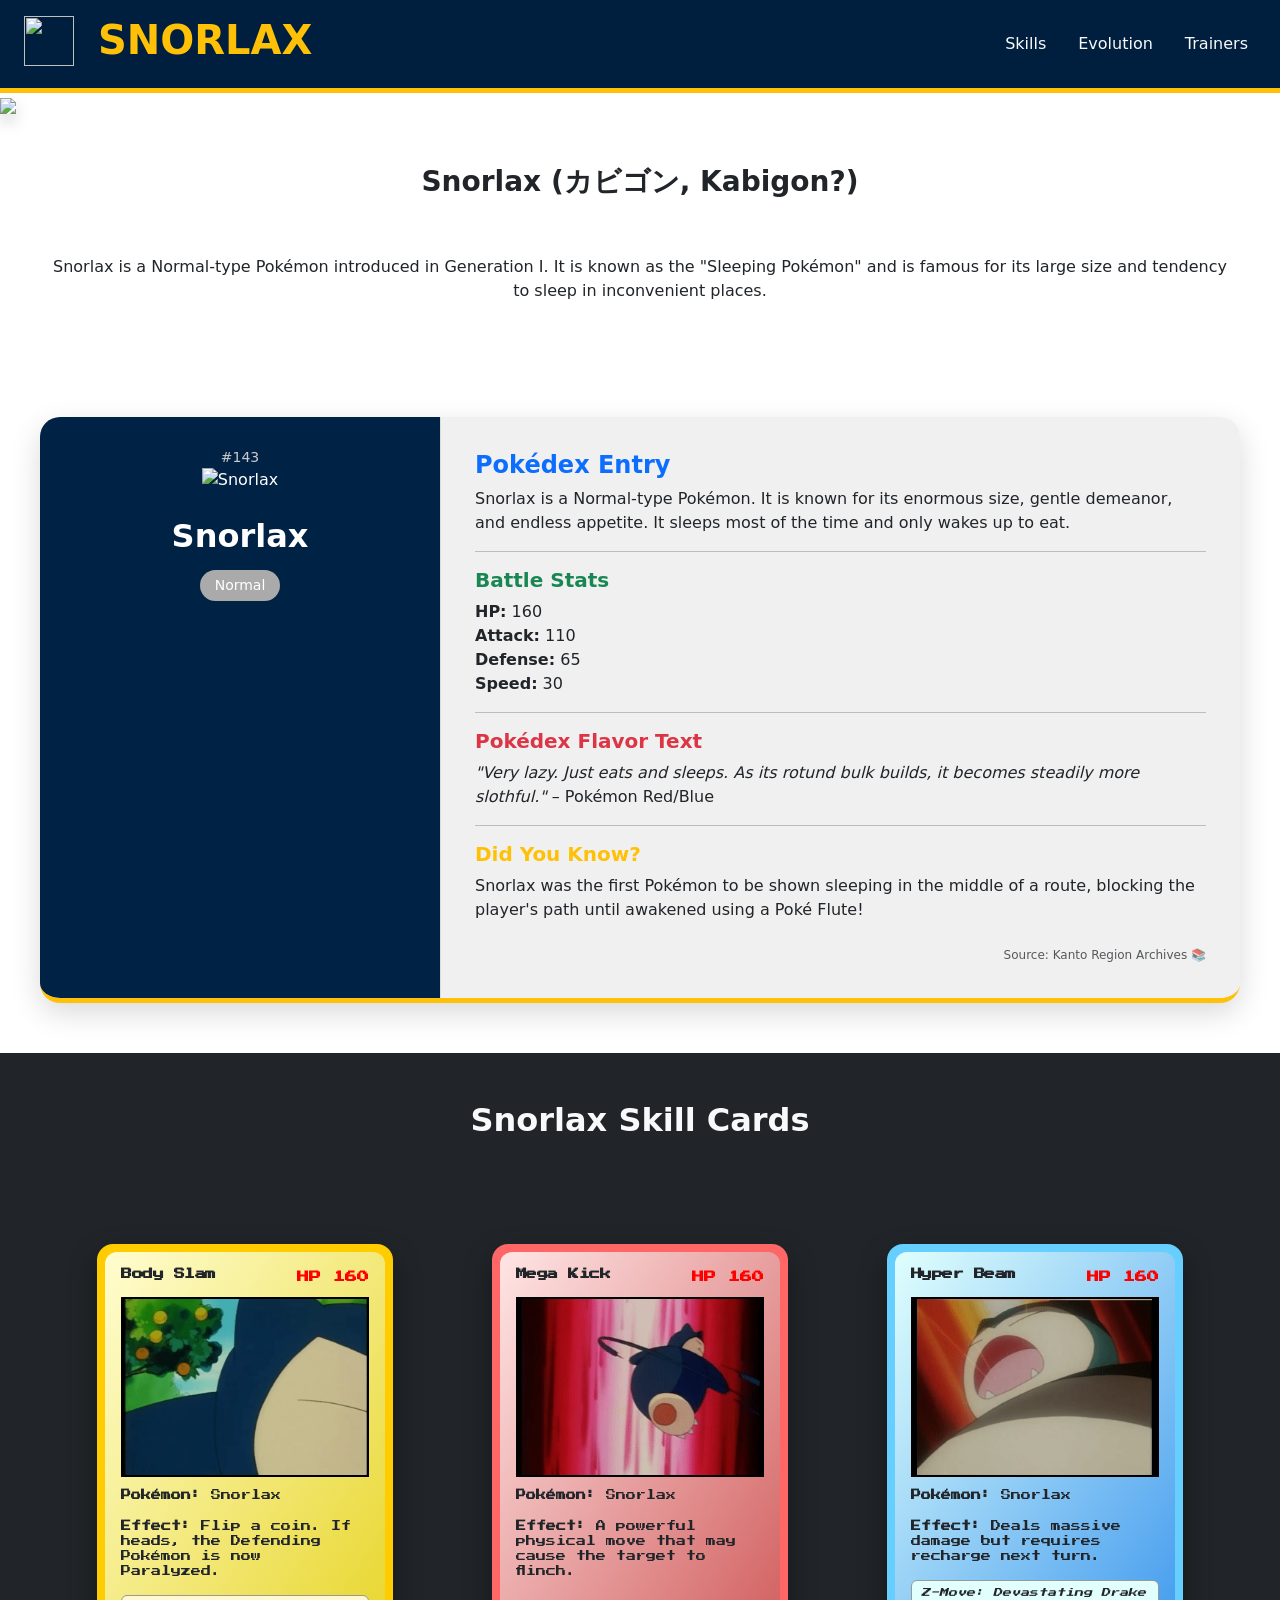
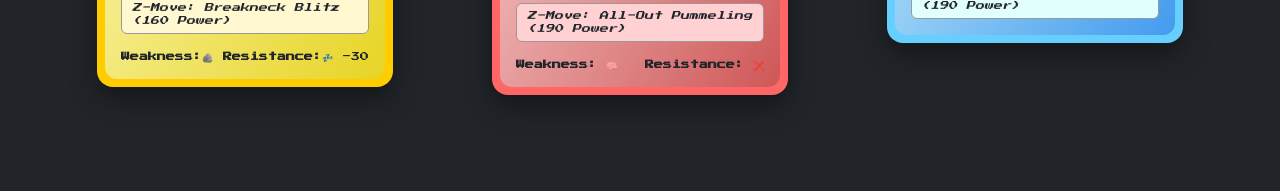
==== index.html @ fecd5ae3 "added changes" ====
<!DOCTYPE html>
<html lang="en">
<head>
    <meta charset="UTF-8">
    <meta name="viewport" content="width=device-width, initial-scale=1.0">
    <title>IPT-ACTIVITY</title>
    <link rel="stylesheet" href="./index.css">
    <link href="https://cdn.jsdelivr.net/npm/bootstrap@5.3.7/dist/css/bootstrap.min.css" rel="stylesheet" integrity="sha384-LN+7fdVzj6u52u30Kp6M/trliBMCMKTyK833zpbD+pXdCLuTusPj697FH4R/5mcr" crossorigin="anonymous">
    <link href="https://fonts.googleapis.com/css2?family=Press+Start+2P&display=swap" rel="stylesheet">


</head>
<body>
    <!-- Nav -->


    <div class="d-flex p-3 bg-navyblue text-light border-5 border-bottom border-warning sticky-top">

        <div class="ms-2 me-4">
            <img src="https://cdn-icons-png.flaticon.com/512/189/189001.png" alt="" style="width: 50px; height: 50px;">
        </div>

        <div class="fw-bold me-auto">
            <h1 class="text-warning fw-bold">SNORLAX</h1></div>

        <div class="d-flex">
            <div class="p-3">Skills</div>
            <div class="p-3">Evolution</div>
            <div class="p-3">Trainers</div>
        </div>
    </div>

    <!-- Intro -->
     <div class="d-flex justify-content-around">

            <!-- Snorlax Image -->
            <div>
                <img src="https://www.hindustantimes.com/ht-img/img/2024/01/25/1600x900/Snorlax_1706207121325_1706207139057.jpg" class="img-fluid shadow">

                <h3 class="text-center text-dark fw-bold mt-5">Snorlax (カビゴン, Kabigon?)</h3>
                <p class="p-5 text-center text-dark">Snorlax is a Normal-type Pokémon introduced in Generation I. It is known as the "Sleeping Pokémon" and is famous for its large size and tendency to sleep in inconvenient places.</p>
                
            </div>
    </div>
    <!-- Intro -->
    <div class="container-fluid px-0 pokedex-card border-5 border-bottom border-warning">
        <div class="row g-0">
        <!-- Left Panel -->
            <div class="col-md-4 col-12 left-panel">
                <div class="poke-number">#143</div>
                    <img src="https://assets.pokemon.com/assets/cms2/img/pokedex/full/143.png" alt="Snorlax">
                <div class="poke-name">Snorlax</div>
                 <span class="type-badge">Normal</span>
            </div>

        <!-- Right Panel -->
            <div class="col-md-8 p-4 right-panel">
               <!-- Overview Content -->
                <div class="tab-pane fade show active" id="overview" role="tabpanel">
                    <h4 class="fw-bold text-primary">Pokédex Entry</h4>
                    <p>Snorlax is a Normal-type Pokémon. It is known for its enormous size, gentle demeanor, and endless appetite. It sleeps most of the time and only wakes up to eat.</p>

                    <hr>

                    <h5 class="fw-bold text-success">Battle Stats</h5>
                        <ul class="list-unstyled">
                            <li><strong>HP:</strong> 160</li>
                            <li><strong>Attack:</strong> 110</li>
                            <li><strong>Defense:</strong> 65</li>
                            <li><strong>Speed:</strong> 30</li>
                        </ul>

                     <hr>

                    <h5 class="fw-bold text-danger">Pokédex Flavor Text</h5>
                    <p><em>"Very lazy. Just eats and sleeps. As its rotund bulk builds, it becomes steadily more slothful."</em> – Pokémon Red/Blue</p>

                    <hr>

                    <h5 class="fw-bold text-warning">Did You Know?</h5>
                    <p>Snorlax was the first Pokémon to be shown sleeping in the middle of a route, blocking the player's path until awakened using a Poké Flute!</p>

                    <div class="mt-4 text-end text-muted" style="font-size: 12px;">
                    Source: Kanto Region Archives 📚
                    </div>
                </div>
            </div>

        </div>
    </div>



    <div class="bg-dark">


        <h2 class="text-center pt-5 fw-bold text-light">Snorlax Skill Cards</h2>


         <div class="bg-dark d-md-flex p-5 justify-content-around">
                <div class="col-md-3 col-12 my-5 pokemon-card-border-body">
                    <!-- Body Slam -->
                    <div class="pokemon-card-content body-card">
                        <div class="card-header">
                            <h4 class="card-title">Body Slam</h4>
                            <span class="hp">HP 160</span>
                        </div>
                        <img src="./images/bodyslam.gif" alt="Body Slam" class="card-img">
                        <div class="card-body">
                            <p><strong>Pokémon:</strong> Snorlax</p>
                            <p><strong>Effect:</strong> Flip a coin. If heads, the Defending Pokémon is now Paralyzed.</p>
                            <div class="zmove-bs mt-2">
                                Z-Move: Breakneck Blitz (160 Power)
                            </div>
                            <div class="stats mt-3">
                                <span><strong>Weakness:</strong>🪨</span>
                                <span><strong>Resistance:</strong>💤 -30</span>
                            </div>
                            

                        </div>
                    </div>
                        
                </div>

                <div class="col-md-3 col-12 my-5 pokemon-card-border-mega">
                    <!-- Mega Kick -->
                    <div class="pokemon-card-content mega-card">
                        <div class="card-header">
                            <h4 class="card-title">Mega Kick</h4>
                            <span class="hp">HP 160</span>
                        </div>
                        <img src="./images/megakick.gif" alt="Mega Kick" class="card-img">
                        <div class="card-body"></div>
                        <p><strong>Pokémon:</strong> Snorlax</p>
                        <p><strong>Effect:</strong> A powerful physical move that may cause the target to flinch.</p>
                        <div class="zmove-mk mt-2">
                            Z-Move: All-Out Pummeling (190 Power)
                        </div>
                        <div class="stats mt-3">
                            <span><strong>Weakness:</strong> 🧠</span>
                            <span><strong>Resistance:</strong> ❌</span>

                        </div>
                    </div>
                        
                </div>

                <div class="col-md-3 col-12 my-5 pokemon-card-border-hyper">
                    <!-- Hyper Beam -->
                    <div class="pokemon-card-content hyper-card">
                        <div class="card-header">
                            <h4 class="card-title">Hyper Beam</h4>
                            <span class="hp">HP 160</span>
                        </div>
                        <img src="./images/hyperbeam.gif" alt="Hyper Beam" class="card-img">
                        <div class="card-body">
                            <p><strong>Pokémon:</strong> Snorlax</p>
                            <p><strong>Effect:</strong> Deals massive damage but requires recharge next turn.</p>
                            <div class="zmove-hb mt-2">
                                Z-Move: Devastating Drake (190 Power)
                            </div>
                        </div>
                    </div>
                        
                </div>

        </div>

    </div>










    <script src="https://cdn.jsdelivr.net/npm/bootstrap@5.3.7/dist/js/bootstrap.bundle.min.js" integrity="sha384-ndDqU0Gzau9qJ1lfW4pNLlhNTkCfHzAVBReH9diLvGRem5+R9g2FzA8ZGN954O5Q" crossorigin="anonymous"></script>
</body>

</html>
---- index.css ----
.bg-navyblue {
  background-color: #001f3f !important;
}


.pokedex-card {
  max-width: 1200px;
  margin: 50px auto;
  background: #fff;
  border-radius: 20px;
  box-shadow: 0 10px 30px rgba(0, 0, 0, 0.15);
  overflow: hidden;
}

.left-panel {
  background: #002244;
  color: white;
  padding: 30px;
  text-align: center;
}

.left-panel img {
  width: 200px;
  margin-bottom: 20px;
}

.poke-number {
  font-size: 14px;
  color: #ccc;
}
.poke-name {
  font-size: 32px;
  font-weight: bold;
  margin-bottom: 10px;
}

.type-badge {
  background-color: #aaa;
  border-radius: 20px;
  padding: 5px 15px;
  font-size: 14px;
  display: inline-block;
}
.tab-pane {
  padding: 10px;
}

.right-panel {
  padding: 30px;
  background: #f0f0f0;
  border-left: 1px solid #ddd;
  position: relative;
}


/* Skills Section */
.pokemon-card-content {
  border-radius: 12px;
  padding: 1rem;
  display: flex;
  flex-direction: column;
  height: 100%;
  justify-content: space-between;
  font-family: 'Press Start 2P', sans-serif;
  font-size: 10px;
  line-height: 1.5;
}

.card-header {
  display: flex;
  justify-content: space-between;
  border-bottom: 2px solid #222;
  font-size: 12px;
  font-weight: bold;
  padding-bottom: 0.3rem;
}

.hp {
  color: red;
  font-weight: bold;
}

.card-img {
  width: 100%;
  height: 180px;
  object-fit: cover;
  border: 2px solid #000;
  border-radius: 8px;
  margin: 0.7rem 0;
}

.attack {
  font-size: 10px;
  margin-bottom: 0.5rem;
}

.energy {
  float: right;
  font-size: 12px;
}

.zmove-bs {
  font-size: 9px;
  font-style: italic;
  background: #fff8d1;
  padding: 0.3rem 0.6rem;
  border: 1px solid #999;
  border-radius: 6px;
}

.zmove-mk {
  font-size: 9px;
  font-style: italic;
  background: #ffd1d3;
  padding: 0.3rem 0.6rem;
  border: 1px solid #999;
  border-radius: 6px;
}

.zmove-mk {
  font-size: 9px;
  font-style: italic;
  background: #ffd1d3;
  padding: 0.3rem 0.6rem;
  border: 1px solid #999;
  border-radius: 6px;
}

.zmove-hb {
  font-size: 9px;
  font-style: italic;
  background: #e0fffd;
  padding: 0.3rem 0.6rem;
  border: 1px solid #999;
  border-radius: 6px;
}

.stats {
  display: flex;
  justify-content: space-between;
  font-size: 9px;
  margin-top: 0.5rem;
}

.card-footer {
  display: flex;
  justify-content: space-between;
  flex-wrap: wrap;
  border-top: 2px solid #222;
  margin-top: 1rem;
  padding-top: 0.5rem;
  font-size: 8px;
  position: relative;
}

.card-number {
  position: absolute;
  right: 0.75rem;
  bottom: 0.3rem;
  font-size: 7px;
  color: #555;
}

.body-card {
  background: linear-gradient(to bottom right, #fffdd0, #e7d425);
}

.mega-card {
  background: linear-gradient(to bottom right, #ffe5e5, #cf5757);
}

.hyper-card {
  background: linear-gradient(to bottom right, #e0fffd, #439bee);
}


.card-title {
  font-size: 11px;
  font-weight: bold;
  margin-bottom: 0;
  letter-spacing: -0.5px;
}


.pokemon-card-border-body {
  background: #ffcc00;
  padding: 8px;
  border-radius: 16px;
  box-shadow: 0 12px 28px rgba(0, 0, 0, 0.4);
  height: 100%;
  transition: transform 0.3s ease, box-shadow 0.3s ease, border 0.3s ease;
}

.pokemon-card-border-mega {
  background: #ff6666;
  padding: 8px;
  border-radius: 16px;
  box-shadow: 0 12px 28px rgba(0, 0, 0, 0.4);
  height: 100%;
  transition: transform 0.3s ease, box-shadow 0.3s ease, border 0.3s ease;
}

.pokemon-card-border-hyper {
  background: #66cfff;
  padding: 8px;
  border-radius: 16px;
  box-shadow: 0 12px 28px rgba(0, 0, 0, 0.4);
  height: 100%;
  transition: transform 0.3s ease, box-shadow 0.3s ease, border 0.3s ease;
}

.pokemon-card-border-body:hover {
  transform: scale(1.03);
  box-shadow: 0 0 20px gold, 0 0 10px #ffcc00;
  border: 3px solid gold;
  cursor: pointer;
  z-index: 10;
}

.pokemon-card-border-mega:hover {
  transform: scale(1.03);
  box-shadow: 0 0 20px rgb(255, 0, 0), 0 0 10px #ff6666;
  border: 3px solid rgb(255, 0, 0);
  cursor: pointer;
  z-index: 10;
}

.pokemon-card-border-hyper:hover {
  transform: scale(1.03);
  box-shadow: 0 0 20px rgb(111, 0, 255), 0 0 10px #66cfff;
  border: 3px solid rgb(111, 0, 255);
  cursor: pointer;
  z-index: 10;
}


.pokemon-card-wrapper {
  padding: 15px;
}
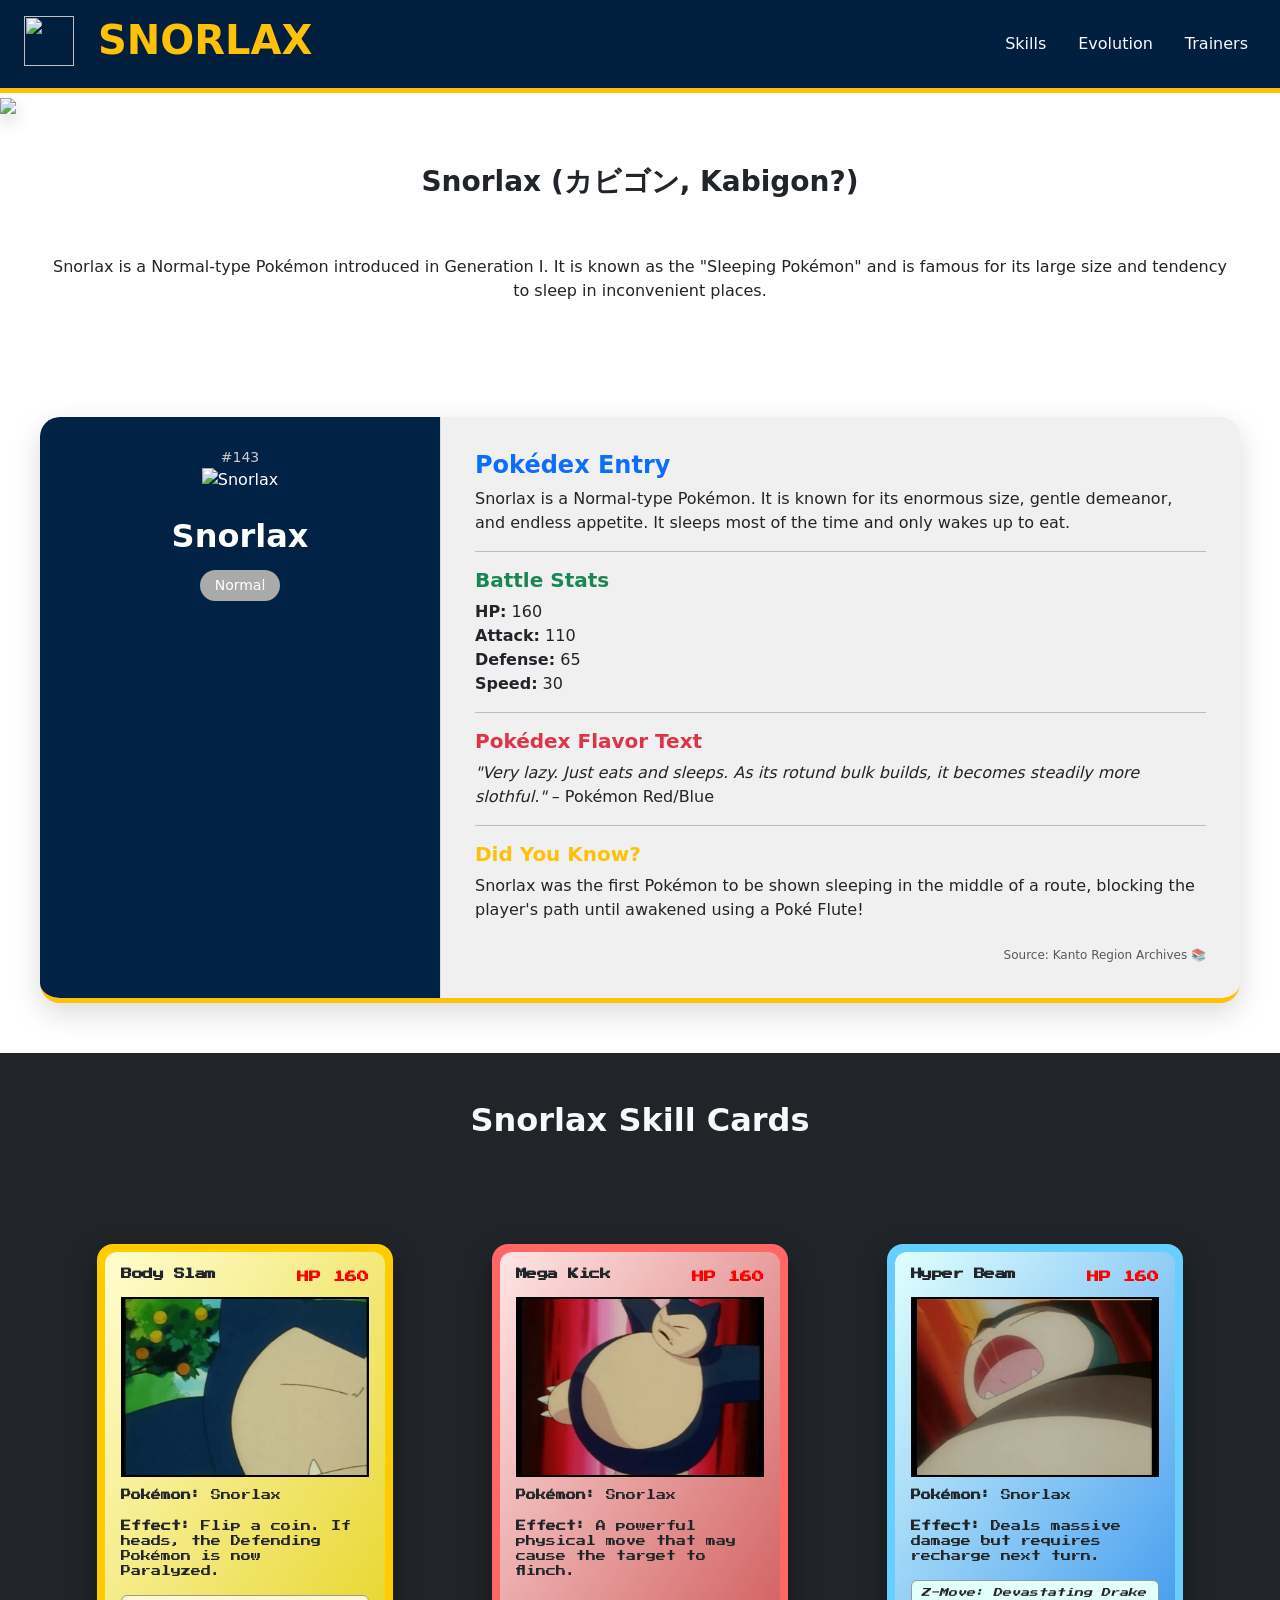
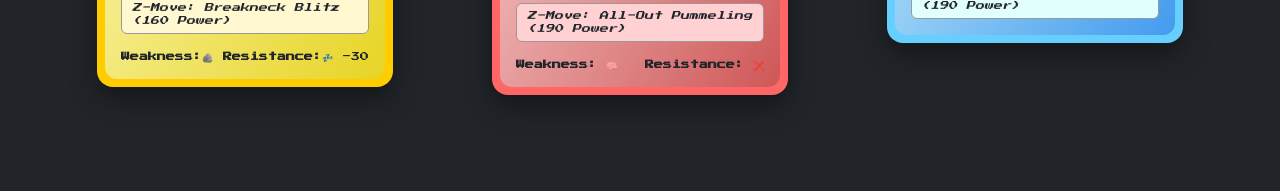
==== commit 41deccf4: "added changes" ====
--- a/index.html
+++ b/index.html
@@ -42,7 +42,7 @@
                 
             </div>
     </div>
-    <!-- Intro -->
+    <!-- Pokedex -->
     <div class="container-fluid px-0 pokedex-card border-5 border-bottom border-warning">
         <div class="row g-0">
         <!-- Left Panel -->
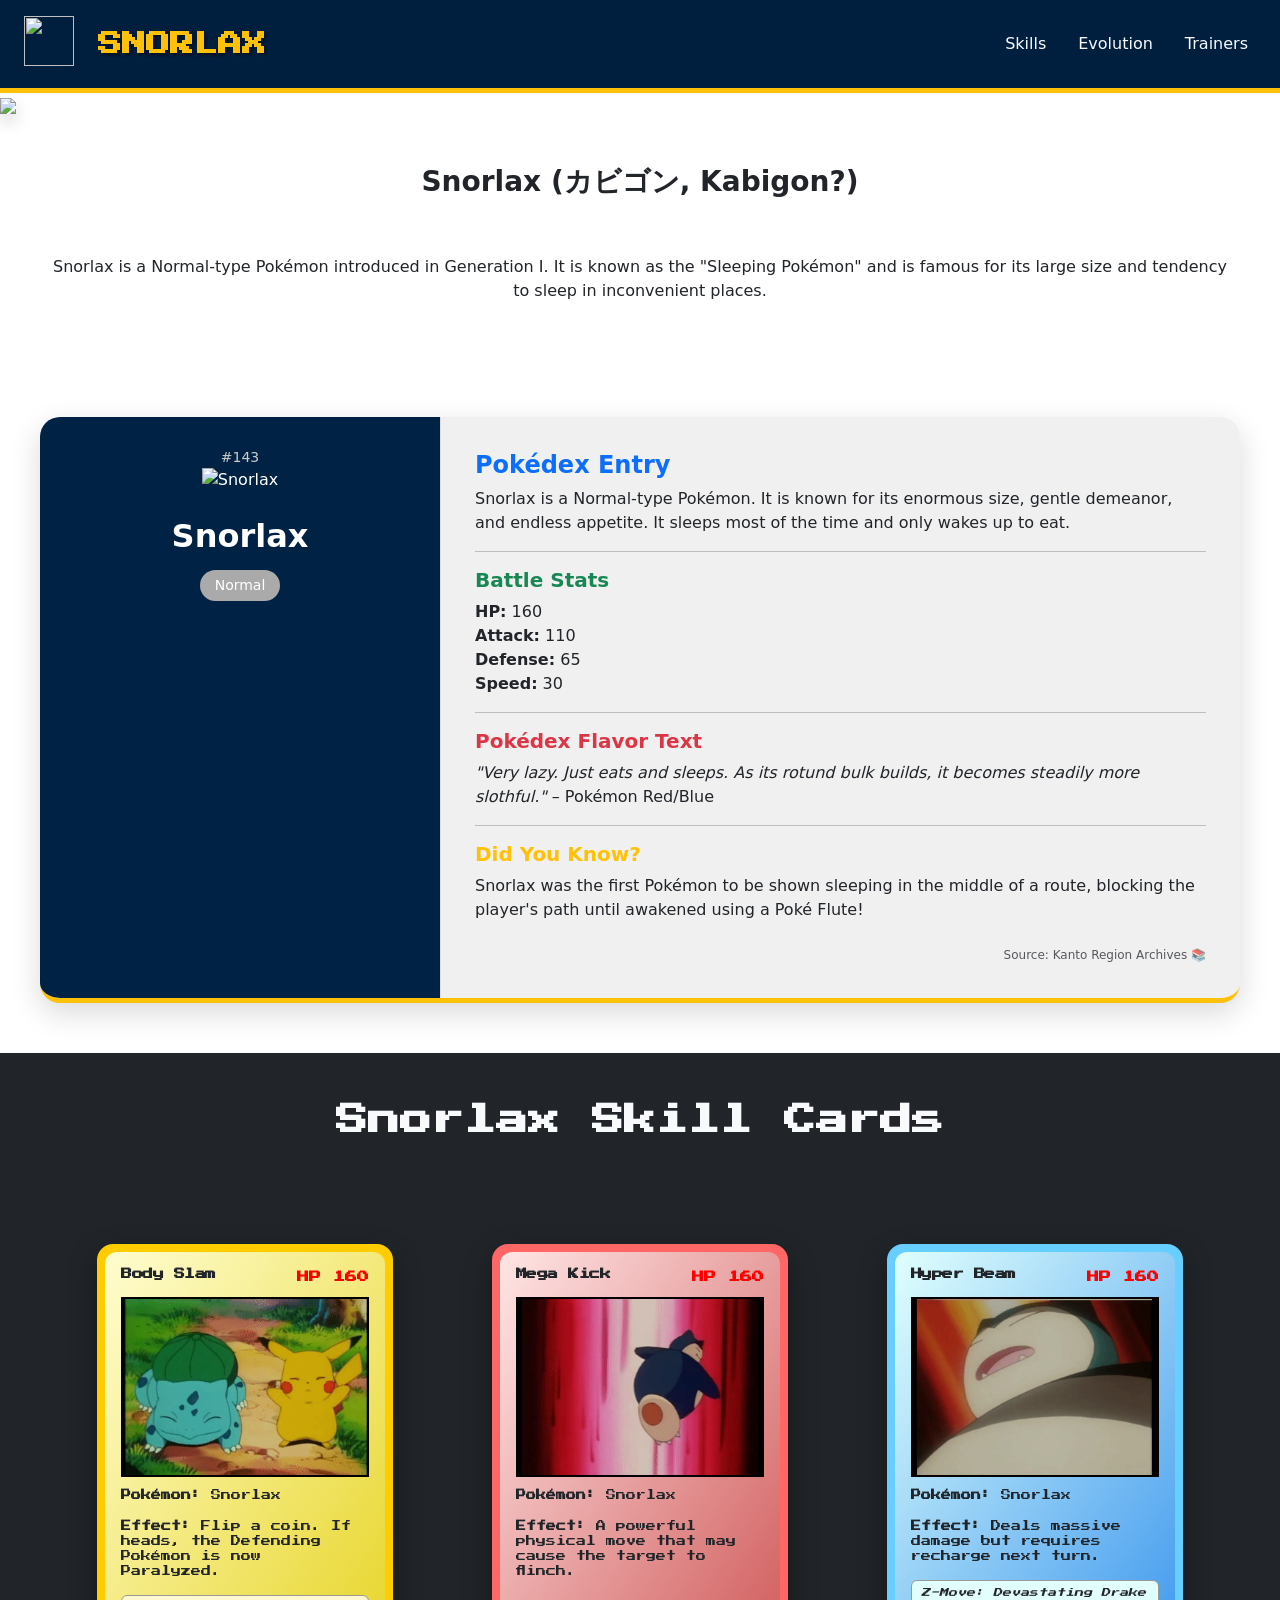
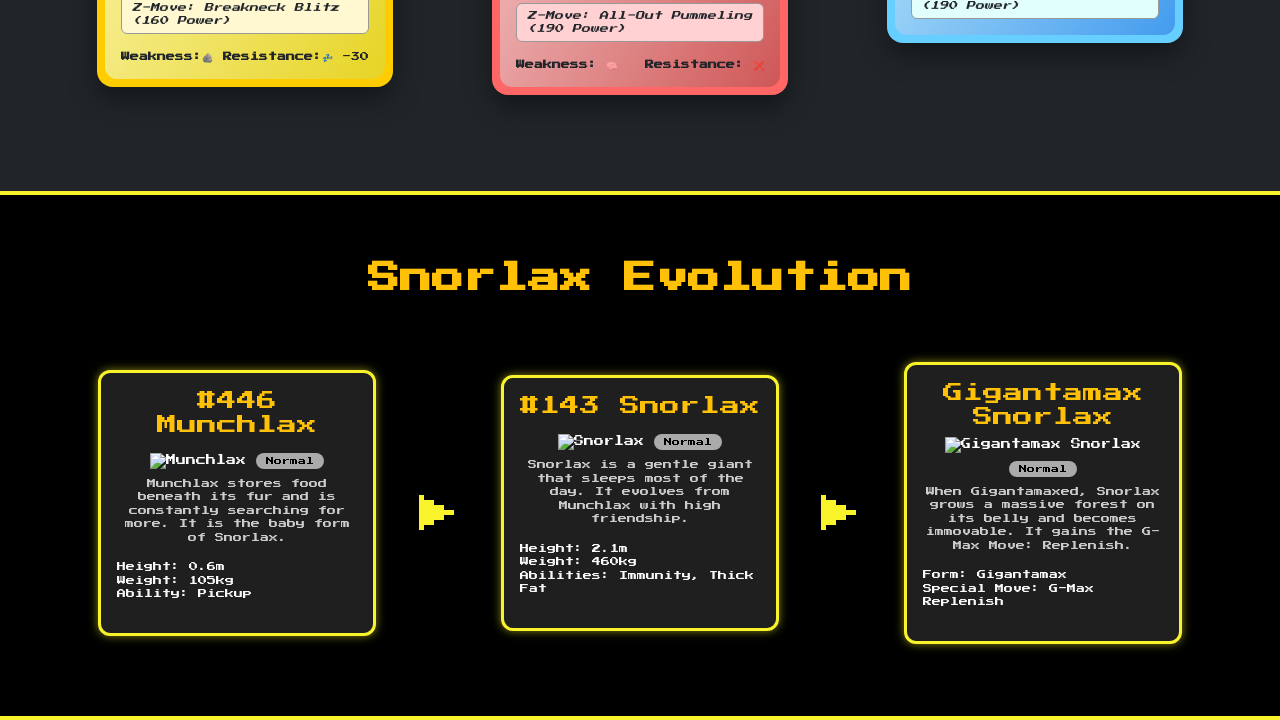
==== commit b6b8b749: "added changes" ====
--- a/index.html
+++ b/index.html
@@ -20,8 +20,8 @@
             <img src="https://cdn-icons-png.flaticon.com/512/189/189001.png" alt="" style="width: 50px; height: 50px;">
         </div>
 
-        <div class="fw-bold me-auto">
-            <h1 class="text-warning fw-bold">SNORLAX</h1></div>
+        <div class="d-flex align-items-center fw-bold me-auto">
+            <h1 class="text-warning fw-bold title-font m-0">SNORLAX</h1></div>
 
         <div class="d-flex">
             <div class="p-3">Skills</div>
@@ -94,7 +94,7 @@
     <div class="bg-dark">
 
 
-        <h2 class="text-center pt-5 fw-bold text-light">Snorlax Skill Cards</h2>
+        <h2 class="text-center pt-5 fw-bold text-light skill-title">Snorlax Skill Cards</h2>
 
 
          <div class="bg-dark d-md-flex p-5 justify-content-around">
@@ -169,6 +169,79 @@
 
     </div>
 
+    <!-- Evolution Section -->
+<!-- Evolution Section Start -->
+<div class="container-fluid p-3 p-lg-5 bg-black text-light evolution-section">
+  <h2 class="text-center text-warning fw-bold mb-5 p-3">Snorlax Evolution</h2>
+  
+  <div class="row justify-content-center align-items-center text-center gameboy-frame">
+
+    <!-- Munchlax -->
+    <div class="col-md-3 col-10 mb-4">
+      <div class="evo-card p-3">
+        <h5 class="text-warning">#446 Munchlax</h5>
+        <img src="https://assets.pokemon.com/assets/cms2/img/pokedex/full/446.png" alt="Munchlax" class="img-fluid">
+        <span class="type-badge-normal mt-2">Normal</span>
+        <p class="poke-description mt-2">
+          Munchlax stores food beneath its fur and is constantly searching for more. It is the baby form of Snorlax.
+        </p>
+        <ul class="stats-list text-start mt-3">
+          <li>Height: 0.6m</li>
+          <li>Weight: 105kg</li>
+          <li>Ability: Pickup</li>
+        </ul>
+      </div>
+    </div>
+
+    <!-- Arrow -->
+    <div class="col-md-1 d-none d-md-flex align-items-center justify-content-center">
+      <span class="evo-arrow">▶</span>
+    </div>
+
+    <!-- Snorlax -->
+    <div class="col-md-3 col-10 mb-4">
+      <div class="evo-card p-3">
+        <h5 class="text-warning">#143 Snorlax</h5>
+        <img src="https://assets.pokemon.com/assets/cms2/img/pokedex/full/143.png" alt="Snorlax" class="img-fluid">
+        <span class="type-badge-normal mt-2">Normal</span>
+        <p class="poke-description mt-2">
+          Snorlax is a gentle giant that sleeps most of the day. It evolves from Munchlax with high friendship.
+        </p>
+        <ul class="stats-list text-start mt-3">
+          <li>Height: 2.1m</li>
+          <li>Weight: 460kg</li>
+          <li>Abilities: Immunity, Thick Fat</li>
+        </ul>
+      </div>
+    </div>
+
+    <!-- Arrow -->
+    <div class="col-md-1 d-none d-md-flex align-items-center justify-content-center">
+      <span class="evo-arrow">▶</span>
+    </div>
+
+    <!-- Gigantamax Snorlax -->
+    <div class="col-md-3 col-10 mb-4">
+      <div class="evo-card p-3">
+        <h5 class="text-warning">Gigantamax Snorlax</h5>
+        <img src="https://assets.pokemon.com/assets/cms2/img/pokedex/full/143_f2.png" alt="Gigantamax Snorlax" class="img-fluid">
+        <span class="type-badge-normal mt-2">Normal</span>
+        <p class="poke-description mt-2">
+          When Gigantamaxed, Snorlax grows a massive forest on its belly and becomes immovable. It gains the G-Max Move: Replenish.
+        </p>
+        <ul class="stats-list text-start mt-3">
+          <li>Form: Gigantamax</li>
+          <li>Special Move: G-Max Replenish</li>
+        </ul>
+      </div>
+    </div>
+
+  </div>
+</div>
+
+
+
+
 
 
 
--- a/index.css
+++ b/index.css
@@ -2,6 +2,13 @@
   background-color: #001f3f !important;
 }
 
+
+.title-font{
+  font-family: 'Press Start 2P', cursive;
+  font-size: 24px;
+  color: #ffcc00;
+  text-shadow: 2px 2px 4px rgba(0, 0, 0, 0.5);
+}
 
 .pokedex-card {
   max-width: 1200px;
@@ -54,6 +61,12 @@
 
 
 /* Skills Section */
+
+.skill-title {
+  font-family: 'Press Start 2P', cursive; /* Still needs Google Fonts link in <head> */
+  font-size: 2rem;
+}
+
 .pokemon-card-content {
   border-radius: 12px;
   padding: 1rem;
@@ -238,5 +251,73 @@
   padding: 15px;
 }
 
-
-
+/* evolution */
+
+.evolution-section {
+  font-family: 'Press Start 2P', cursive;
+  background-color: #0f0f0f;
+  border-top: 4px solid #f8f32b;
+  border-bottom: 4px solid #f8f32b;
+}
+
+.evo-card {
+  background-color: #1f1f1f;
+  border: 3px solid #f8f32b;
+  border-radius: 12px;
+  box-shadow: 0 0 10px #f8f32b88;
+  color: #fff;
+  font-size: 10px;
+  height: 100%;
+}
+
+.evo-card {
+  background-color: #1f1f1f;
+  border: 3px solid #f8f32b;
+  border-radius: 12px;
+  box-shadow: 0 0 10px #f8f32b88;
+  color: #fff;
+  font-size: 10px;
+  height: 100%;
+  transition: transform 0.3s ease, box-shadow 0.3s ease, border 0.3s ease;
+}
+
+.evo-card:hover {
+  transform: scale(1.05);
+  box-shadow: 0 0 25px #f8f32b, 0 0 10px #f8f32b;
+  border: 3px solid #ffe600;
+  z-index: 10;
+  cursor: pointer;
+}
+
+
+.evo-arrow {
+  font-size: 40px;
+  color: #f8f32b;
+}
+
+.poke-description {
+  font-size: 9px;
+  line-height: 1.5;
+  color: #cccccc;
+}
+
+.stats-list {
+  list-style: none;
+  padding: 0;
+  font-size: 9px;
+  color: #f8f8f8;
+}
+
+.type-badge-normal {
+  background: #aaa;
+  color: #000;
+  padding: 2px 10px;
+  border-radius: 12px;
+  font-size: 8px;
+  display: inline-block;
+}
+
+
+
+
+
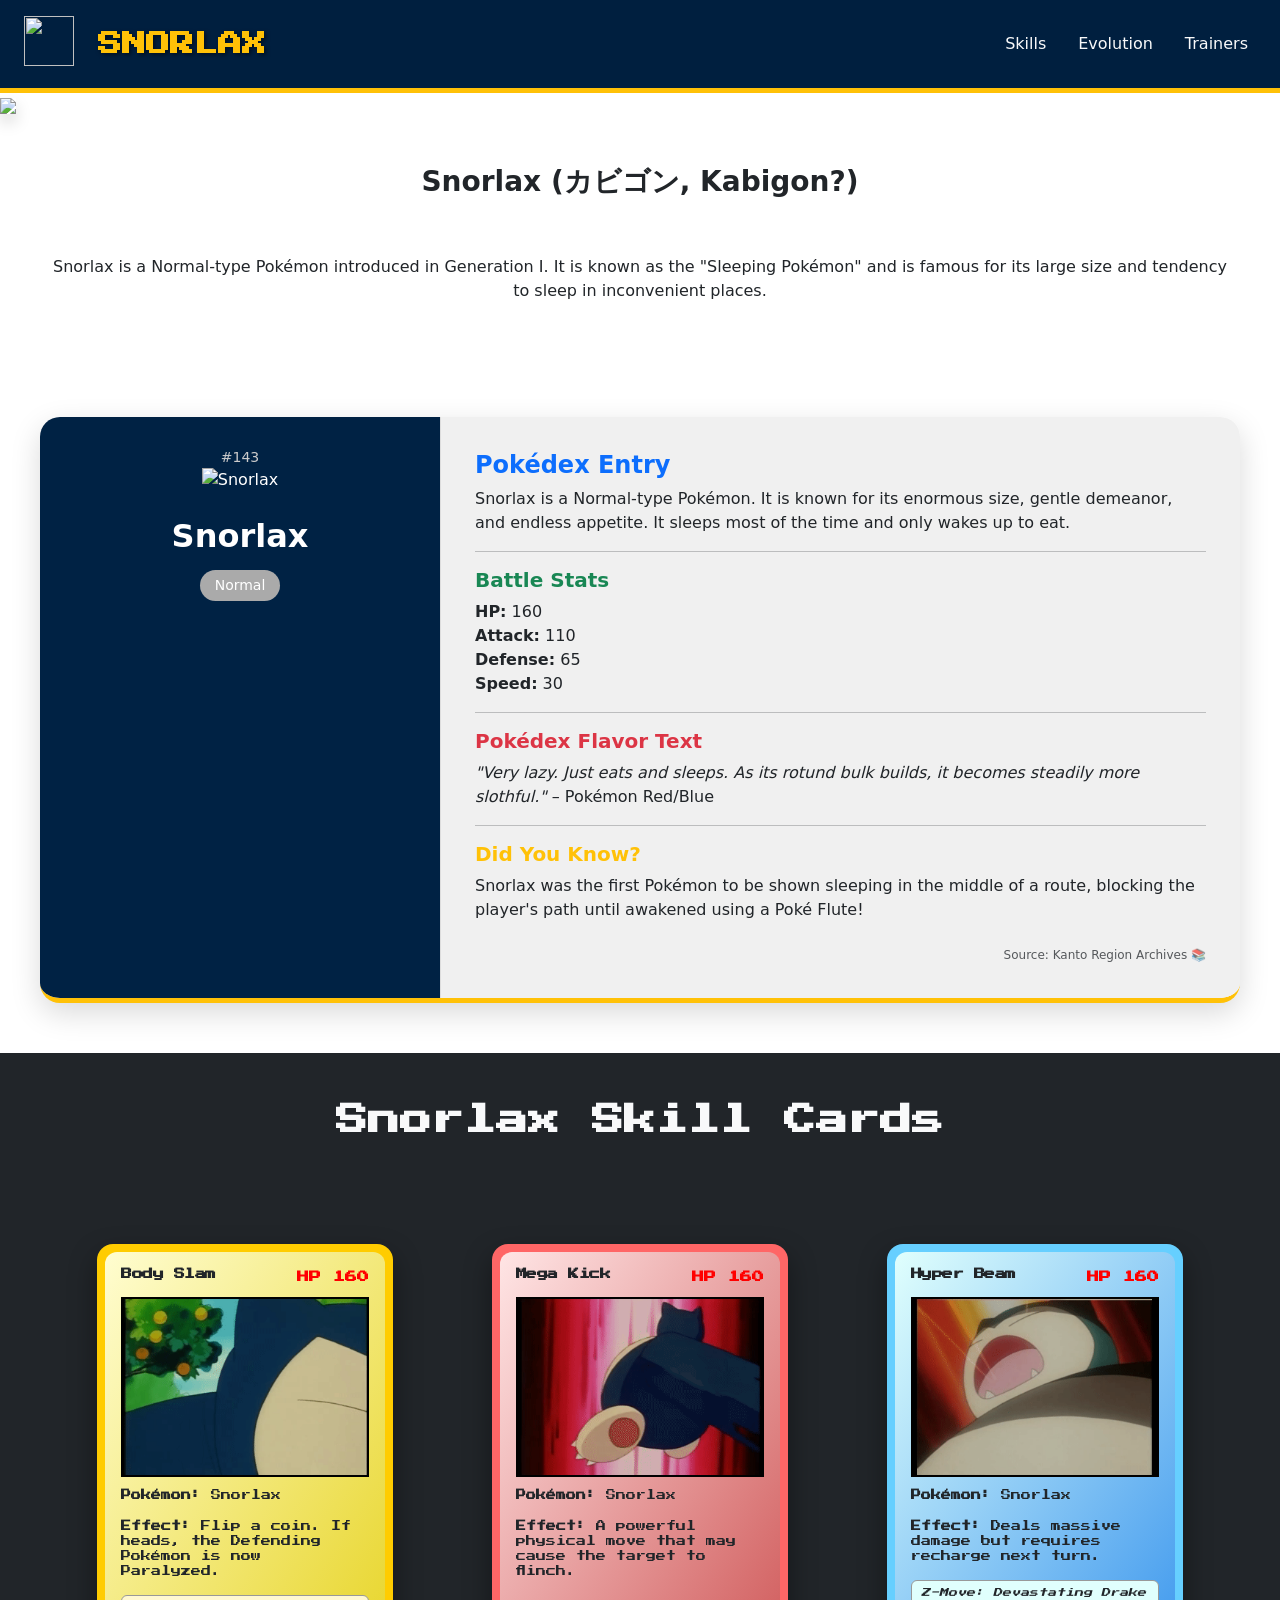
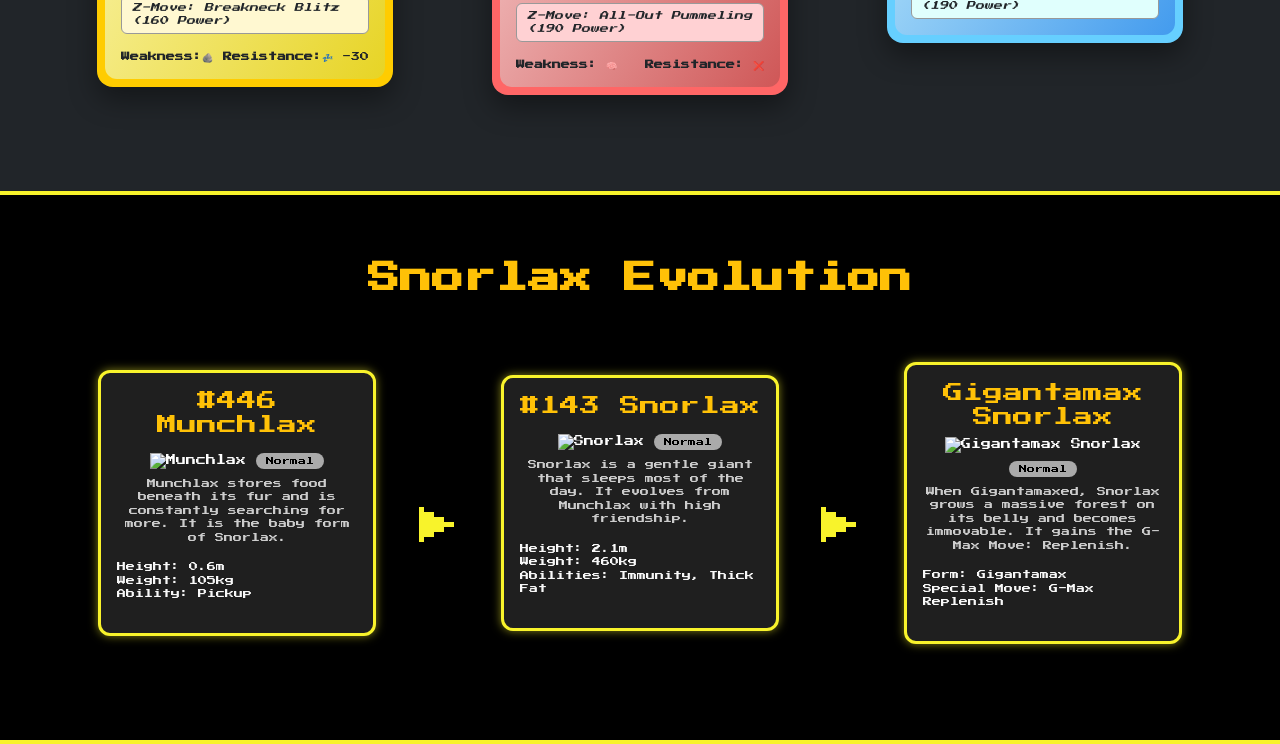
==== commit a4f10b82: "added changes" ====
--- a/index.html
+++ b/index.html
@@ -177,7 +177,7 @@
   <div class="row justify-content-center align-items-center text-center gameboy-frame">
 
     <!-- Munchlax -->
-    <div class="col-md-3 col-10 mb-4">
+    <div class="col-md-3 col-10 mb-5">
       <div class="evo-card p-3">
         <h5 class="text-warning">#446 Munchlax</h5>
         <img src="https://assets.pokemon.com/assets/cms2/img/pokedex/full/446.png" alt="Munchlax" class="img-fluid">
@@ -199,7 +199,7 @@
     </div>
 
     <!-- Snorlax -->
-    <div class="col-md-3 col-10 mb-4">
+    <div class="col-md-3 col-10 mb-5">
       <div class="evo-card p-3">
         <h5 class="text-warning">#143 Snorlax</h5>
         <img src="https://assets.pokemon.com/assets/cms2/img/pokedex/full/143.png" alt="Snorlax" class="img-fluid">
@@ -221,7 +221,7 @@
     </div>
 
     <!-- Gigantamax Snorlax -->
-    <div class="col-md-3 col-10 mb-4">
+    <div class="col-md-3 col-10 mb-5">
       <div class="evo-card p-3">
         <h5 class="text-warning">Gigantamax Snorlax</h5>
         <img src="https://assets.pokemon.com/assets/cms2/img/pokedex/full/143_f2.png" alt="Gigantamax Snorlax" class="img-fluid">
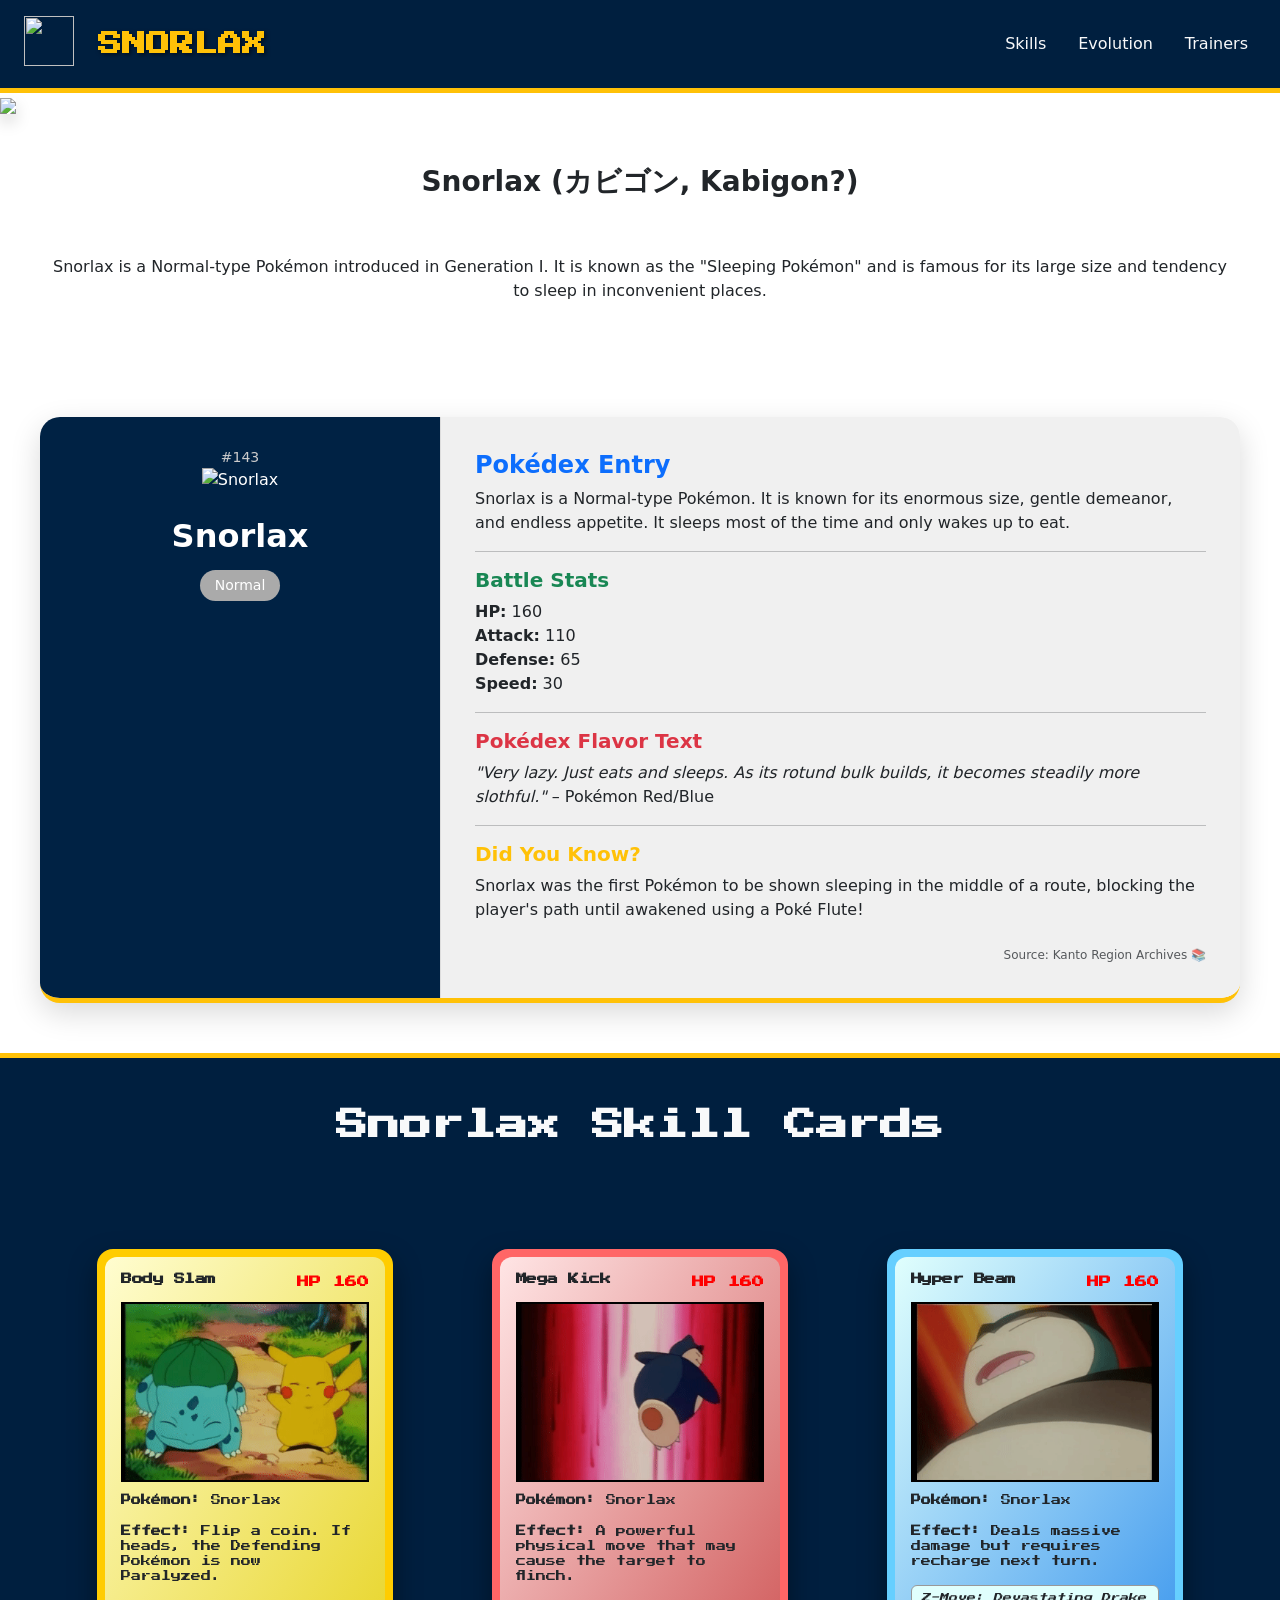
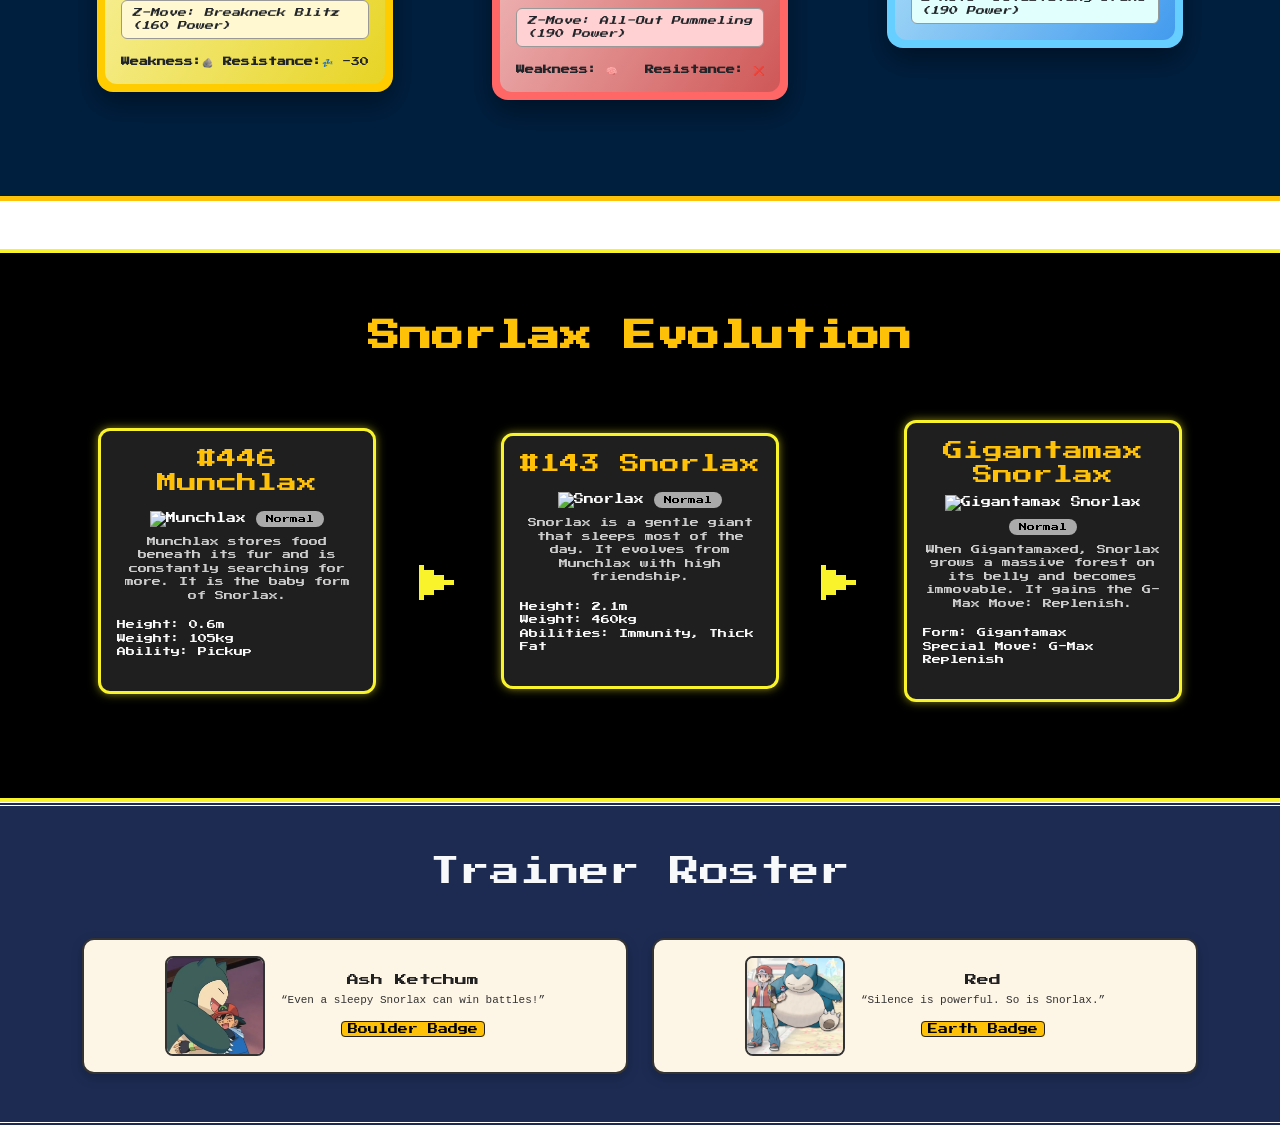
==== commit 5e367d73: "added changes" ====
--- a/index.html
+++ b/index.html
@@ -91,13 +91,13 @@
 
 
 
-    <div class="bg-dark">
+    <div class="bg-navyblue mb-5 border-5 border-bottom border-top border-warning">
 
 
         <h2 class="text-center pt-5 fw-bold text-light skill-title">Snorlax Skill Cards</h2>
 
 
-         <div class="bg-dark d-md-flex p-5 justify-content-around">
+         <div class="bg-navyblue d-md-flex p-5 justify-content-around">
                 <div class="col-md-3 col-12 my-5 pokemon-card-border-body">
                     <!-- Body Slam -->
                     <div class="pokemon-card-content body-card">
@@ -170,72 +170,112 @@
     </div>
 
     <!-- Evolution Section -->
-<!-- Evolution Section Start -->
-<div class="container-fluid p-3 p-lg-5 bg-black text-light evolution-section">
-  <h2 class="text-center text-warning fw-bold mb-5 p-3">Snorlax Evolution</h2>
+
+    <div class="container-fluid p-3 p-lg-5 bg-black text-light evolution-section">
+        <h2 class="text-center text-warning fw-bold mb-5 p-3">Snorlax Evolution</h2>
   
-  <div class="row justify-content-center align-items-center text-center gameboy-frame">
-
-    <!-- Munchlax -->
-    <div class="col-md-3 col-10 mb-5">
-      <div class="evo-card p-3">
-        <h5 class="text-warning">#446 Munchlax</h5>
-        <img src="https://assets.pokemon.com/assets/cms2/img/pokedex/full/446.png" alt="Munchlax" class="img-fluid">
-        <span class="type-badge-normal mt-2">Normal</span>
-        <p class="poke-description mt-2">
-          Munchlax stores food beneath its fur and is constantly searching for more. It is the baby form of Snorlax.
-        </p>
-        <ul class="stats-list text-start mt-3">
-          <li>Height: 0.6m</li>
-          <li>Weight: 105kg</li>
-          <li>Ability: Pickup</li>
-        </ul>
+        <div class="row justify-content-center align-items-center text-center gameboy-frame">
+
+        <!-- Munchlax -->
+        <div class="col-md-3 col-10 mb-5">
+            <div class="evo-card p-3">
+            <h5 class="text-warning">#446 Munchlax</h5>
+            <img src="https://assets.pokemon.com/assets/cms2/img/pokedex/full/446.png" alt="Munchlax" class="img-fluid">
+            <span class="type-badge-normal mt-2">Normal</span>
+            <p class="poke-description mt-2">
+            Munchlax stores food beneath its fur and is constantly searching for more. It is the baby form of Snorlax.
+            </p>
+            <ul class="stats-list text-start mt-3">
+                <li>Height: 0.6m</li>
+                <li>Weight: 105kg</li>
+                <li>Ability: Pickup</li>
+            </ul>
+            </div>
+        </div>
+
+        <!-- Arrow -->
+        <div class="col-md-1 d-none d-md-flex align-items-center justify-content-center">
+          <span class="evo-arrow">▶</span>
+        </div>
+
+    <!-- Snorlax -->
+        <div class="col-md-3 col-10 mb-5">
+          <div class="evo-card p-3">
+            <h5 class="text-warning">#143 Snorlax</h5>
+            <img src="https://assets.pokemon.com/assets/cms2/img/pokedex/full/143.png" alt="Snorlax" class="img-fluid">
+            <span class="type-badge-normal mt-2">Normal</span>
+            <p class="poke-description mt-2">
+              Snorlax is a gentle giant that sleeps most of the day. It evolves from Munchlax with high friendship.
+            </p>
+            <ul class="stats-list text-start mt-3">
+              <li>Height: 2.1m</li>
+              <li>Weight: 460kg</li>
+              <li>Abilities: Immunity, Thick Fat</li>
+            </ul>
+          </div>
+        </div>
+
+        <!-- Arrow -->
+        <div class="col-md-1 d-none d-md-flex align-items-center justify-content-center">
+          <span class="evo-arrow">▶</span>
+        </div>
+
+        <!-- Gigantamax Snorlax -->
+        <div class="col-md-3 col-10 mb-5">
+          <div class="evo-card p-3">
+            <h5 class="text-warning">Gigantamax Snorlax</h5>
+            <img src="https://assets.pokemon.com/assets/cms2/img/pokedex/full/143_f2.png" alt="Gigantamax Snorlax" class="img-fluid">
+            <span class="type-badge-normal mt-2">Normal</span>
+            <p class="poke-description mt-2">
+              When Gigantamaxed, Snorlax grows a massive forest on its belly and becomes immovable. It gains the G-Max Move: Replenish.
+            </p>
+            <ul class="stats-list text-start mt-3">
+              <li>Form: Gigantamax</li>
+              <li>Special Move: G-Max Replenish</li>
+            </ul>
+          </div>
+        </div>
+
+        </div>
+    </div>
+
+<!-- Trainer Section Start -->
+<!-- Trainer Section -->
+<div class="trainer-section text-light px-2 py-5">
+  <h2 class="text-center mb-5" style="font-family: 'Press Start 2P'; font-size: 30px;">Trainer Roster</h2>
+
+  <div class="container">
+    <div class="row gy-4 justify-content-center">
+
+      <!-- Trainer: Ash -->
+      <div class="col-12 col-md-6">
+        <div class="trainer-card p-3">
+          <div class="d-flex align-items-center">
+            <img src="./images/ash.png" class="trainer-img me-3" alt="Ash">
+            <div>
+              <h5 class="trainer-name">Ash Ketchum</h5>
+              <p class="trainer-quote">“Even a sleepy Snorlax can win battles!”</p>
+              <span class="trainer-badge">Boulder Badge</span>
+            </div>
+          </div>
+        </div>
       </div>
-    </div>
-
-    <!-- Arrow -->
-    <div class="col-md-1 d-none d-md-flex align-items-center justify-content-center">
-      <span class="evo-arrow">▶</span>
-    </div>
-
-    <!-- Snorlax -->
-    <div class="col-md-3 col-10 mb-5">
-      <div class="evo-card p-3">
-        <h5 class="text-warning">#143 Snorlax</h5>
-        <img src="https://assets.pokemon.com/assets/cms2/img/pokedex/full/143.png" alt="Snorlax" class="img-fluid">
-        <span class="type-badge-normal mt-2">Normal</span>
-        <p class="poke-description mt-2">
-          Snorlax is a gentle giant that sleeps most of the day. It evolves from Munchlax with high friendship.
-        </p>
-        <ul class="stats-list text-start mt-3">
-          <li>Height: 2.1m</li>
-          <li>Weight: 460kg</li>
-          <li>Abilities: Immunity, Thick Fat</li>
-        </ul>
+
+      <!-- Trainer: Red -->
+      <div class="col-12 col-md-6">
+        <div class="trainer-card p-3">
+          <div class="d-flex align-items-center">
+            <img src="./images/red.png" class="trainer-img me-3" alt="Red">
+            <div>
+              <h5 class="trainer-name">Red</h5>
+              <p class="trainer-quote">“Silence is powerful. So is Snorlax.”</p>
+              <span class="trainer-badge">Earth Badge</span>
+            </div>
+          </div>
+        </div>
       </div>
-    </div>
-
-    <!-- Arrow -->
-    <div class="col-md-1 d-none d-md-flex align-items-center justify-content-center">
-      <span class="evo-arrow">▶</span>
-    </div>
-
-    <!-- Gigantamax Snorlax -->
-    <div class="col-md-3 col-10 mb-5">
-      <div class="evo-card p-3">
-        <h5 class="text-warning">Gigantamax Snorlax</h5>
-        <img src="https://assets.pokemon.com/assets/cms2/img/pokedex/full/143_f2.png" alt="Gigantamax Snorlax" class="img-fluid">
-        <span class="type-badge-normal mt-2">Normal</span>
-        <p class="poke-description mt-2">
-          When Gigantamaxed, Snorlax grows a massive forest on its belly and becomes immovable. It gains the G-Max Move: Replenish.
-        </p>
-        <ul class="stats-list text-start mt-3">
-          <li>Form: Gigantamax</li>
-          <li>Special Move: G-Max Replenish</li>
-        </ul>
-      </div>
-    </div>
-
+
+    </div>
   </div>
 </div>
 
@@ -251,6 +291,7 @@
 
 
 
+
     <script src="https://cdn.jsdelivr.net/npm/bootstrap@5.3.7/dist/js/bootstrap.bundle.min.js" integrity="sha384-ndDqU0Gzau9qJ1lfW4pNLlhNTkCfHzAVBReH9diLvGRem5+R9g2FzA8ZGN954O5Q" crossorigin="anonymous"></script>
 </body>
 
--- a/index.css
+++ b/index.css
@@ -318,6 +318,68 @@
 }
 
 
-
-
-
+/* Trainer */
+
+.trainer-section {
+  background-color: #1d2b53; /* Game Boy Blue */
+  border-top: 4px double #fff;
+  border-bottom: 4px double #fff;
+}
+
+.trainer-card {
+  background-color: #fdf5e6;
+  border: 2px solid #333;
+  box-shadow: 0 4px 12px rgba(0,0,0,0.2);
+  transition: transform 0.2s ease-in-out;
+  border-radius: 12px;
+  padding: 1rem;
+  height: 100%;
+  display: flex;
+  flex-direction: column;
+  justify-content:  space-between;
+  align-items: center;
+  text-align: center;
+  font-family: 'Press Start 2P', cursive;
+}
+
+.trainer-card:hover {
+  transform: scale(1.02);
+}
+
+.trainer-img {
+  margin-right: 100px;
+  width: 100px;
+  height: 100px;
+  object-fit: cover;
+  border-radius: 8px;
+  border: 2px solid #333;
+  flex-shrink: 0;
+}
+
+
+.trainer-name {
+  font-family: 'Press Start 2P';
+  font-size: 12px;
+  margin-bottom: 4px;
+  color: #222;
+}
+
+.trainer-quote {
+  font-family: monospace;
+  font-size: 11px;
+  color: #333;
+  margin-bottom: 6px;
+}
+
+.trainer-badge {
+  font-family: 'Press Start 2P';
+  font-size: 10px;
+  background: #ffc107;
+  padding: 2px 6px;
+  border: 1px solid #222;
+  border-radius: 4px;
+  color: #000;
+}
+
+
+
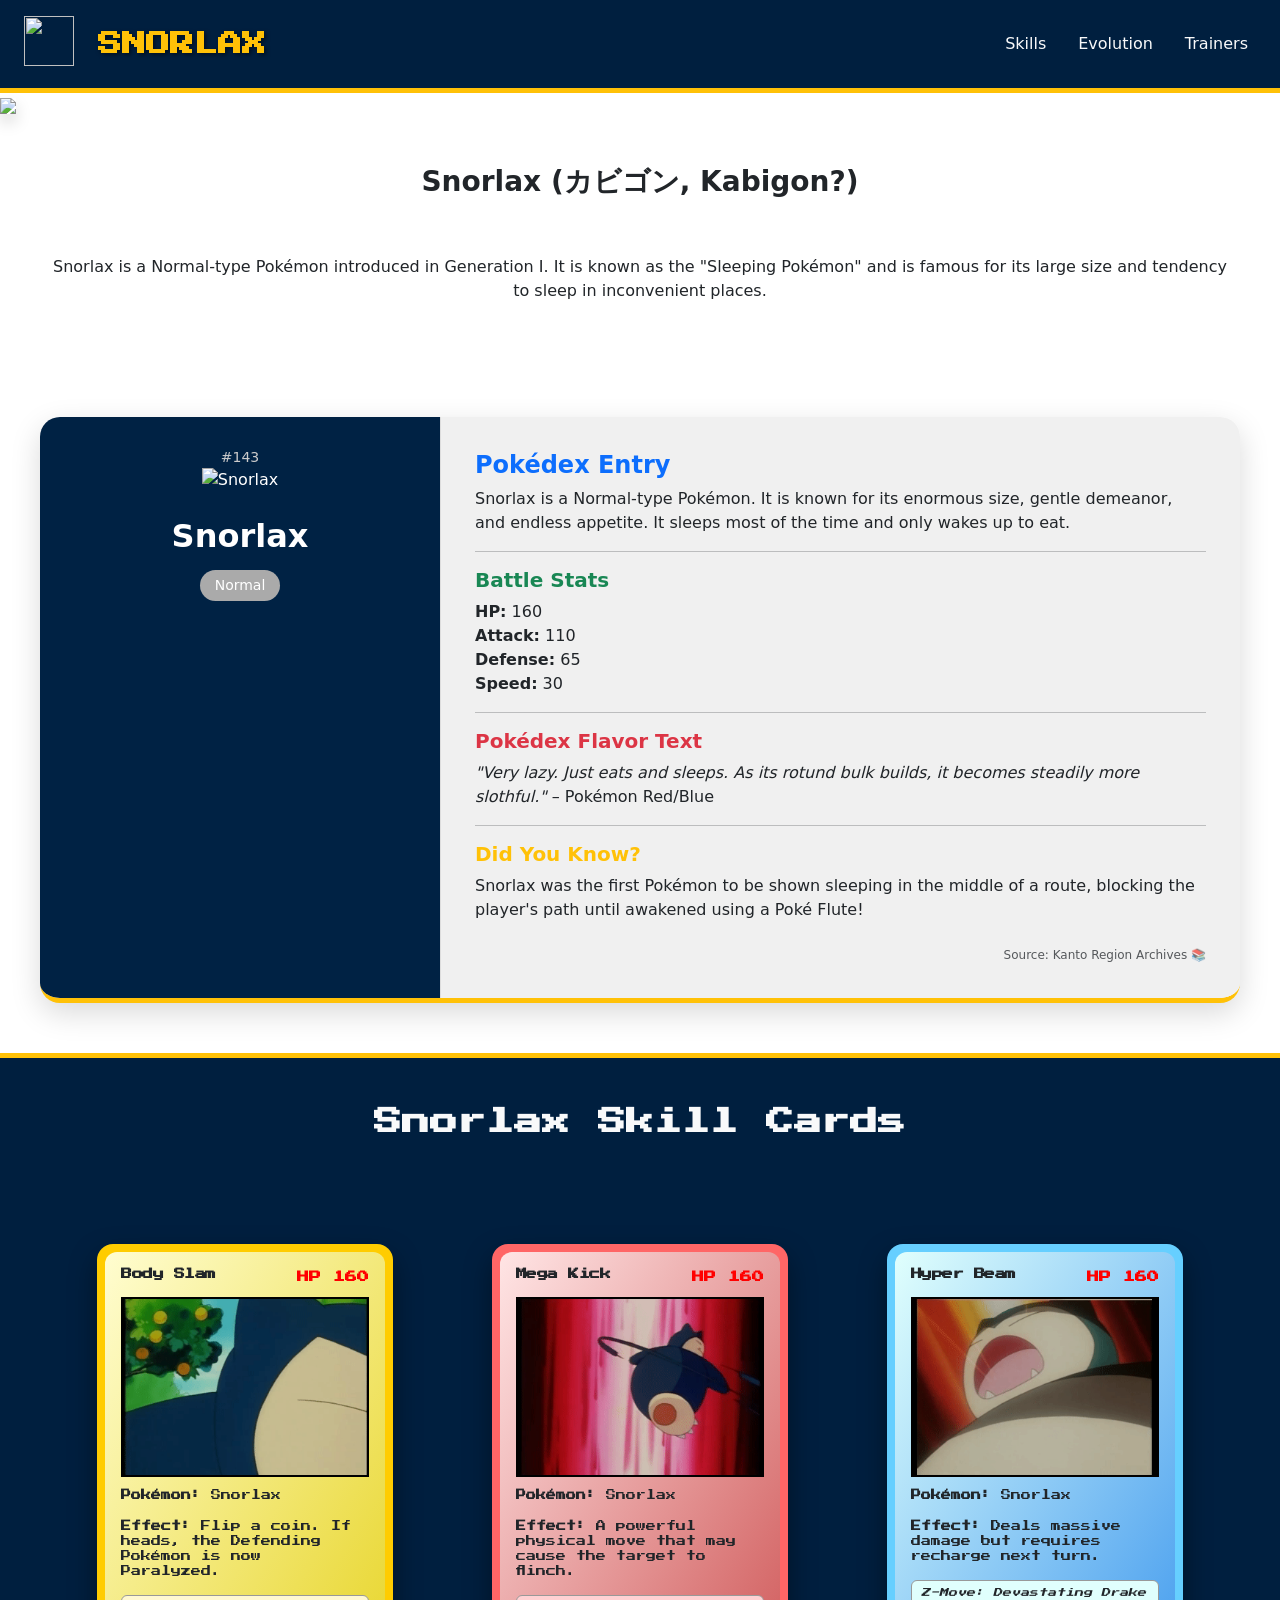
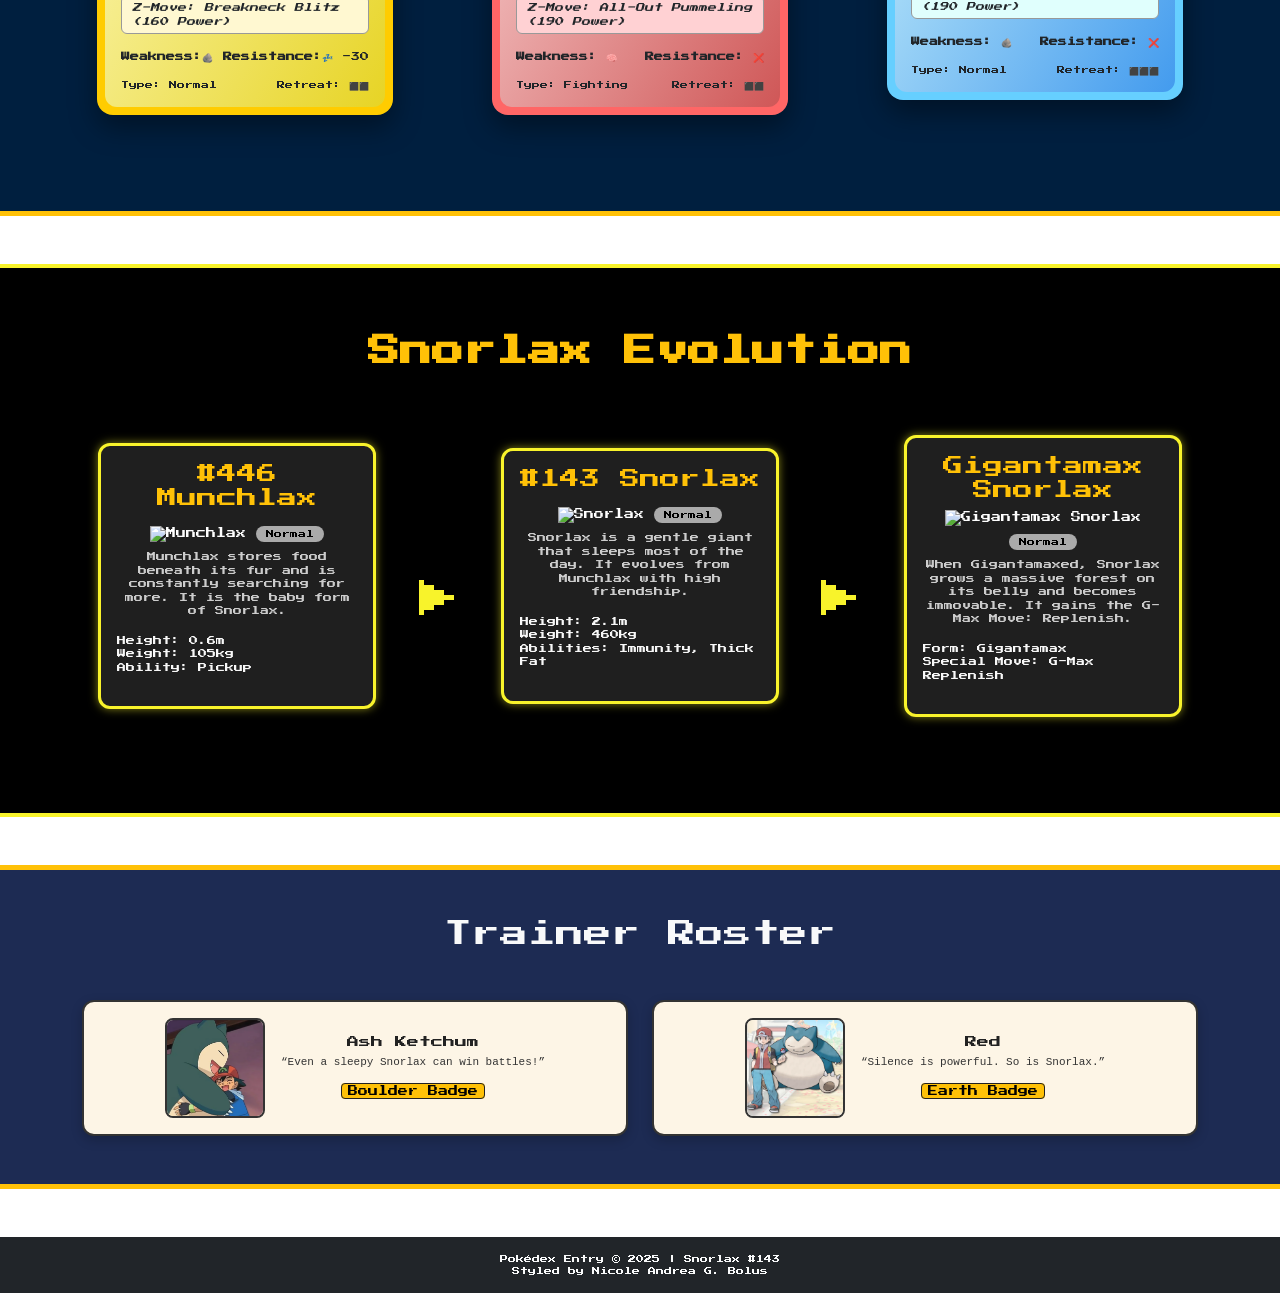
==== commit 173a4371: "added changes" ====
--- a/index.html
+++ b/index.html
@@ -116,8 +116,10 @@
                                 <span><strong>Weakness:</strong>🪨</span>
                                 <span><strong>Resistance:</strong>💤 -30</span>
                             </div>
-                            
-
+                        </div>
+                        <div class="card-footer">
+                            <span>Type: Normal</span>
+                            <span class="retreat">Retreat: ⬛⬛</span>
                         </div>
                     </div>
                         
@@ -131,16 +133,20 @@
                             <span class="hp">HP 160</span>
                         </div>
                         <img src="./images/megakick.gif" alt="Mega Kick" class="card-img">
-                        <div class="card-body"></div>
-                        <p><strong>Pokémon:</strong> Snorlax</p>
-                        <p><strong>Effect:</strong> A powerful physical move that may cause the target to flinch.</p>
-                        <div class="zmove-mk mt-2">
-                            Z-Move: All-Out Pummeling (190 Power)
-                        </div>
-                        <div class="stats mt-3">
-                            <span><strong>Weakness:</strong> 🧠</span>
-                            <span><strong>Resistance:</strong> ❌</span>
-
+                        <div class="card-body">
+                            <p><strong>Pokémon:</strong> Snorlax</p>
+                            <p><strong>Effect:</strong> A powerful physical move that may cause the target to flinch.</p>
+                            <div class="zmove-mk mt-2">
+                                Z-Move: All-Out Pummeling (190 Power)
+                            </div>
+                            <div class="stats mt-3">
+                                <span><strong>Weakness:</strong> 🧠</span>
+                                <span><strong>Resistance:</strong> ❌</span>
+                            </div>
+                        </div>
+                        <div class="card-footer">
+                            <span>Type: Fighting</span>
+                            <span class="retreat">Retreat: ⬛⬛</span>
                         </div>
                     </div>
                         
@@ -160,6 +166,14 @@
                             <div class="zmove-hb mt-2">
                                 Z-Move: Devastating Drake (190 Power)
                             </div>
+                            <div class="stats mt-3">
+                                <span><strong>Weakness:</strong> 🪨</span>
+                                <span><strong>Resistance:</strong> ❌</span>
+                            </div>
+                        </div>
+                        <div class="card-footer">
+                            <span>Type: Normal</span>
+                            <span class="retreat">Retreat: ⬛⬛⬛</span>
                         </div>
                     </div>
                         
@@ -171,7 +185,7 @@
 
     <!-- Evolution Section -->
 
-    <div class="container-fluid p-3 p-lg-5 bg-black text-light evolution-section">
+    <div class="container-fluid p-3 p-lg-5 bg-black text-light evolution-section mb-5">
         <h2 class="text-center text-warning fw-bold mb-5 p-3">Snorlax Evolution</h2>
   
         <div class="row justify-content-center align-items-center text-center gameboy-frame">
@@ -198,7 +212,7 @@
           <span class="evo-arrow">▶</span>
         </div>
 
-    <!-- Snorlax -->
+        <!-- Snorlax -->
         <div class="col-md-3 col-10 mb-5">
           <div class="evo-card p-3">
             <h5 class="text-warning">#143 Snorlax</h5>
@@ -239,45 +253,54 @@
         </div>
     </div>
 
-<!-- Trainer Section Start -->
-<!-- Trainer Section -->
-<div class="trainer-section text-light px-2 py-5">
-  <h2 class="text-center mb-5" style="font-family: 'Press Start 2P'; font-size: 30px;">Trainer Roster</h2>
-
-  <div class="container">
-    <div class="row gy-4 justify-content-center">
-
-      <!-- Trainer: Ash -->
-      <div class="col-12 col-md-6">
-        <div class="trainer-card p-3">
-          <div class="d-flex align-items-center">
-            <img src="./images/ash.png" class="trainer-img me-3" alt="Ash">
-            <div>
-              <h5 class="trainer-name">Ash Ketchum</h5>
-              <p class="trainer-quote">“Even a sleepy Snorlax can win battles!”</p>
-              <span class="trainer-badge">Boulder Badge</span>
-            </div>
-          </div>
-        </div>
-      </div>
-
-      <!-- Trainer: Red -->
-      <div class="col-12 col-md-6">
-        <div class="trainer-card p-3">
-          <div class="d-flex align-items-center">
-            <img src="./images/red.png" class="trainer-img me-3" alt="Red">
-            <div>
-              <h5 class="trainer-name">Red</h5>
-              <p class="trainer-quote">“Silence is powerful. So is Snorlax.”</p>
-              <span class="trainer-badge">Earth Badge</span>
-            </div>
-          </div>
-        </div>
-      </div>
-
-    </div>
-  </div>
-</div>
+
+    <!-- Trainer Section -->
+
+    <div class="trainer-section text-light px-2 py-5 mb-5 border-5 border-bottom  border-top border-warning">
+        <h2 class="text-center mb-5" style="font-family: 'Press Start 2P'; font-size: 28px;">Trainer Roster</h2>
+
+        <div class="container">
+            <div class="row gy-4 justify-content-center">
+
+            <!-- Trainer: Ash -->
+            <div class="col-12 col-md-6">
+                <div class="trainer-card p-3">
+                    <div class="d-flex align-items-center">
+                        <img src="./images/ash.png" class="trainer-img me-3" alt="Ash">
+                        <div>
+                            <h5 class="trainer-name">Ash Ketchum</h5>
+                            <p class="trainer-quote">“Even a sleepy Snorlax can win battles!”</p>
+                            <span class="trainer-badge">Boulder Badge</span>
+                        </div>
+                    </div>
+                </div>
+            </div>
+
+            <!-- Trainer: Red -->
+            <div class="col-12 col-md-6">
+                <div class="trainer-card p-3">
+                    <div class="d-flex align-items-center">
+                        <img src="./images/red.png" class="trainer-img me-3" alt="Red">
+                        <div>
+                            <h5 class="trainer-name">Red</h5>
+                            <p class="trainer-quote">“Silence is powerful. So is Snorlax.”</p>
+                            <span class="trainer-badge">Earth Badge</span>
+                        </div>
+                    </div>
+                </div>
+            </div>
+
+            </div>
+        </div>
+    </div>
+
+
+
+<!--Footer -->
+<footer class="bg-dark text-light text-center py-3" style="font-family: 'Press Start 2P', cursive; font-size: 8px;">
+  <p class="mb-0">Pokédex Entry © 2025 | Snorlax #143</p>
+  <p class="mb-0">Styled by Nicole Andrea G. Bolus</p>
+</footer>
 
 
 
--- a/index.css
+++ b/index.css
@@ -1,3 +1,5 @@
+/* Nav */
+
 .bg-navyblue {
   background-color: #001f3f !important;
 }
@@ -63,8 +65,8 @@
 /* Skills Section */
 
 .skill-title {
-  font-family: 'Press Start 2P', cursive; /* Still needs Google Fonts link in <head> */
-  font-size: 2rem;
+  font-family: 'Press Start 2P', cursive;
+  font-size: 28px;
 }
 
 .pokemon-card-content {
@@ -251,7 +253,7 @@
   padding: 15px;
 }
 
-/* evolution */
+/* Evolution */
 
 .evolution-section {
   font-family: 'Press Start 2P', cursive;
@@ -321,9 +323,7 @@
 /* Trainer */
 
 .trainer-section {
-  background-color: #1d2b53; /* Game Boy Blue */
-  border-top: 4px double #fff;
-  border-bottom: 4px double #fff;
+  background-color: #1d2b53;
 }
 
 .trainer-card {
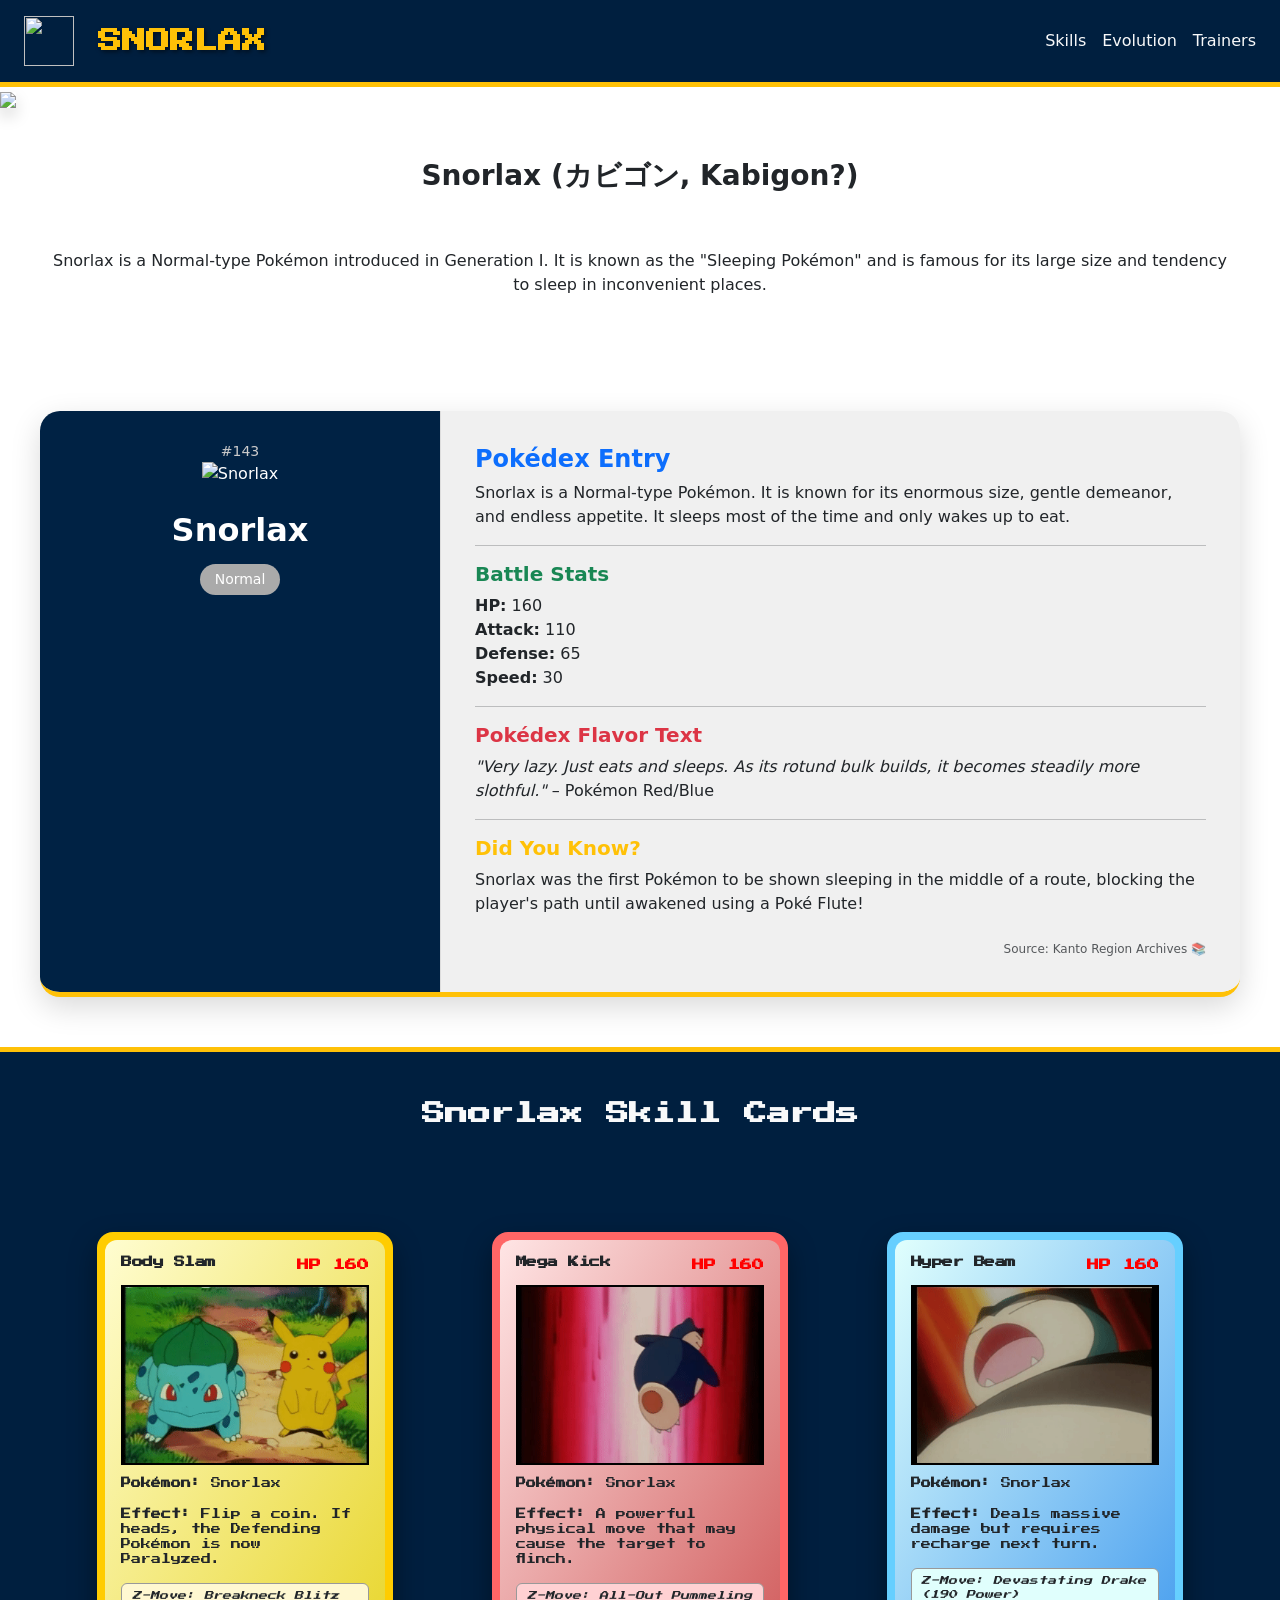
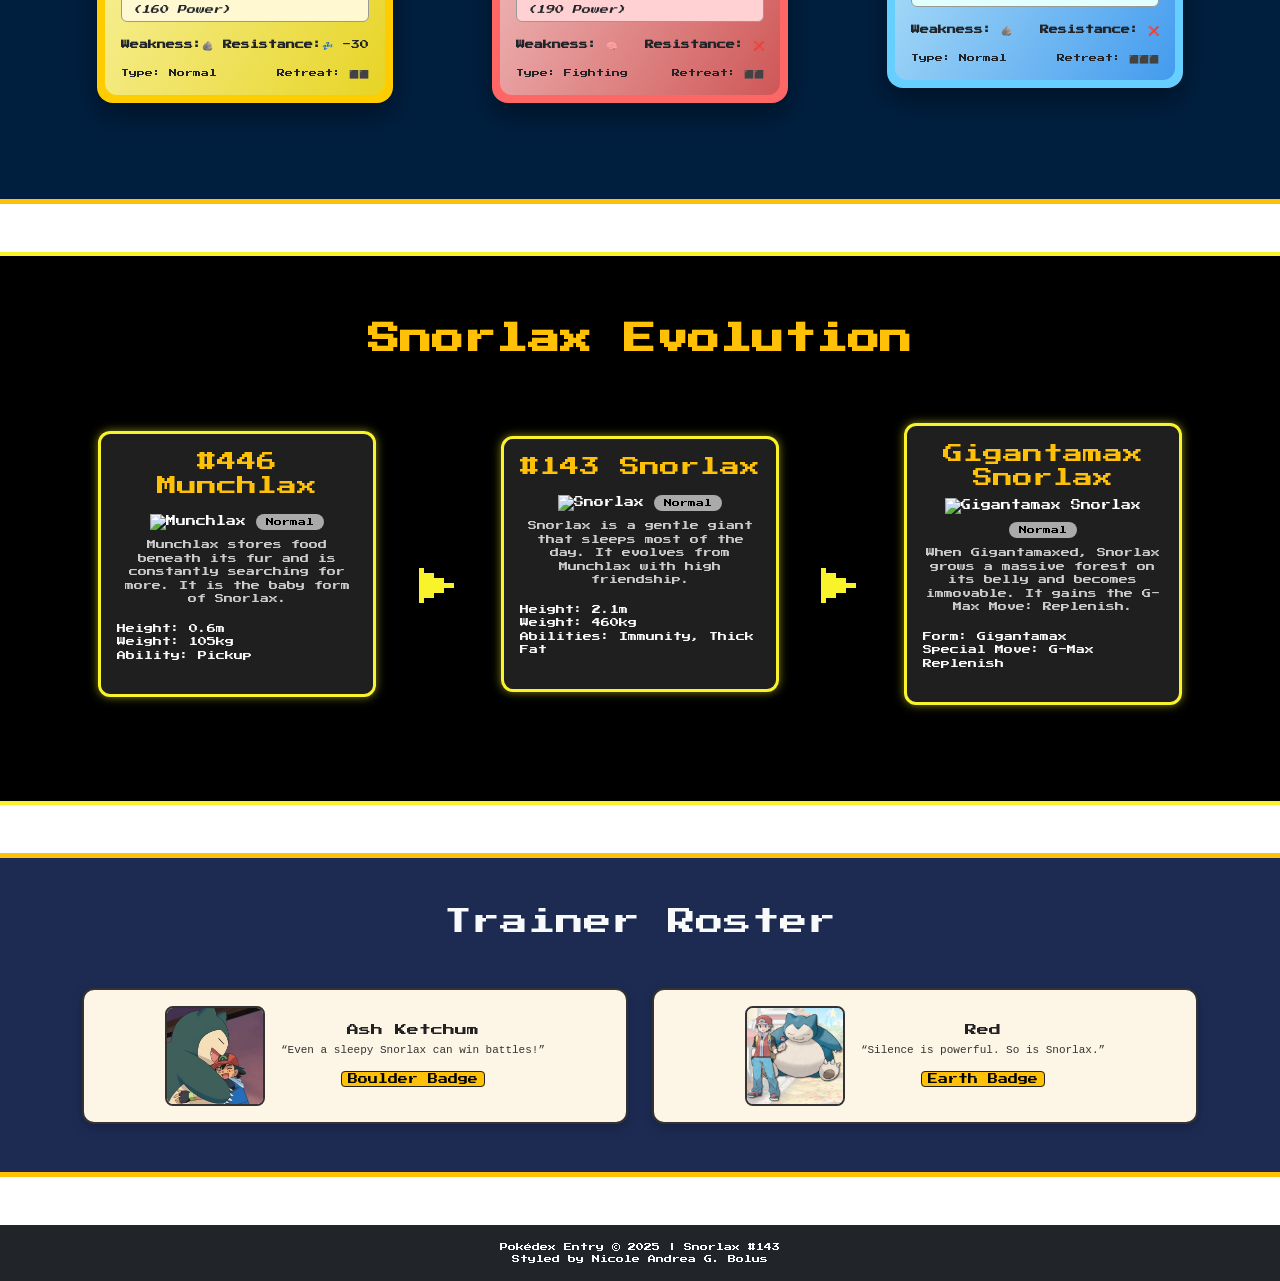
==== commit 940f847e: "edited navbar" ====
--- a/index.html
+++ b/index.html
@@ -14,7 +14,7 @@
     <!-- Nav -->
 
 
-    <div class="d-flex p-3 bg-navyblue text-light border-5 border-bottom border-warning sticky-top">
+    <div class="d-flex flex-wrap align-items-center p-3 bg-navyblue text-light border-5 border-bottom border-warning sticky-top overflow-hidden">
 
         <div class="ms-2 me-4">
             <img src="https://cdn-icons-png.flaticon.com/512/189/189001.png" alt="" style="width: 50px; height: 50px;">
@@ -24,9 +24,9 @@
             <h1 class="text-warning fw-bold title-font m-0">SNORLAX</h1></div>
 
         <div class="d-flex">
-            <div class="p-3">Skills</div>
-            <div class="p-3">Evolution</div>
-            <div class="p-3">Trainers</div>
+            <div class="px-2">Skills</div>
+            <div class="px-2">Evolution</div>
+            <div class="px-2">Trainers</div>
         </div>
     </div>
 
--- a/index.css
+++ b/index.css
@@ -2,6 +2,11 @@
 
 .bg-navyblue {
   background-color: #001f3f !important;
+  overflow-x: hidden;
+}
+
+body {
+  overflow-x: hidden;
 }
 
 
@@ -66,7 +71,7 @@
 
 .skill-title {
   font-family: 'Press Start 2P', cursive;
-  font-size: 28px;
+  font-size: 23px;
 }
 
 .pokemon-card-content {
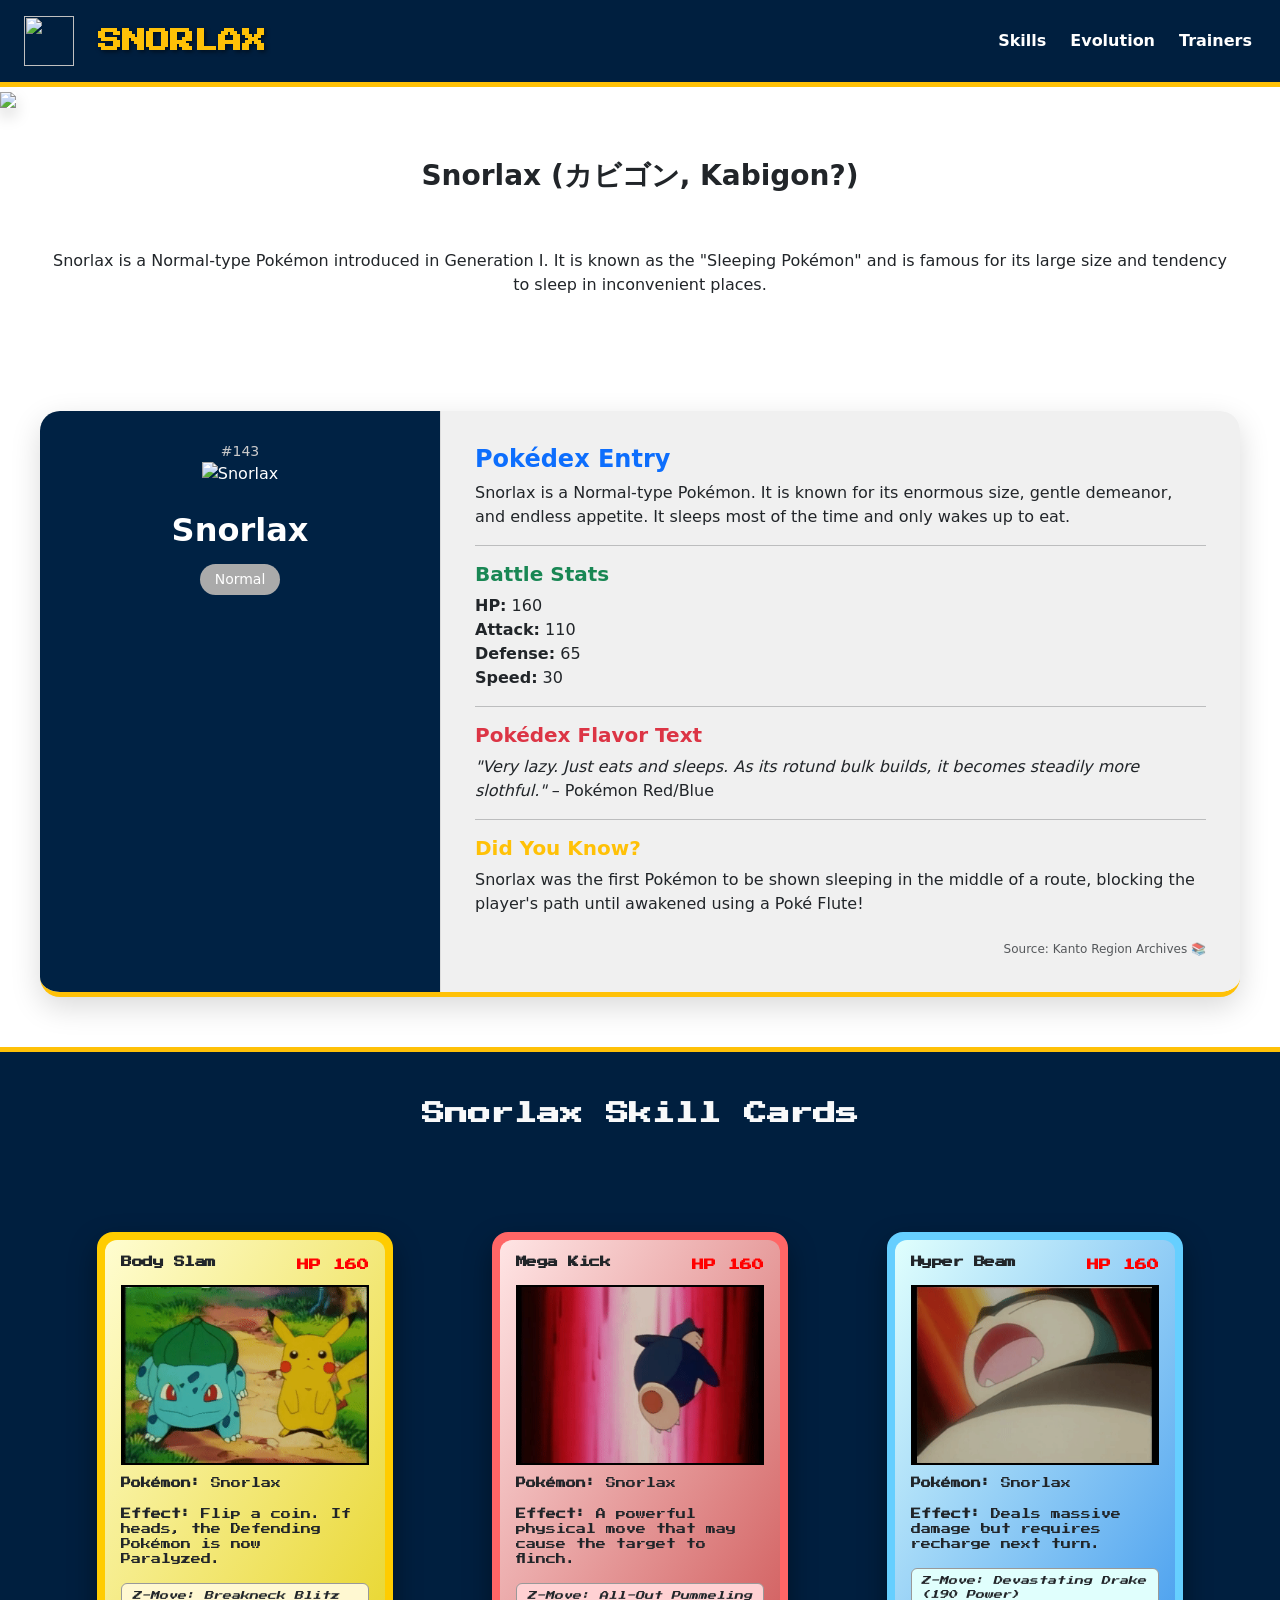
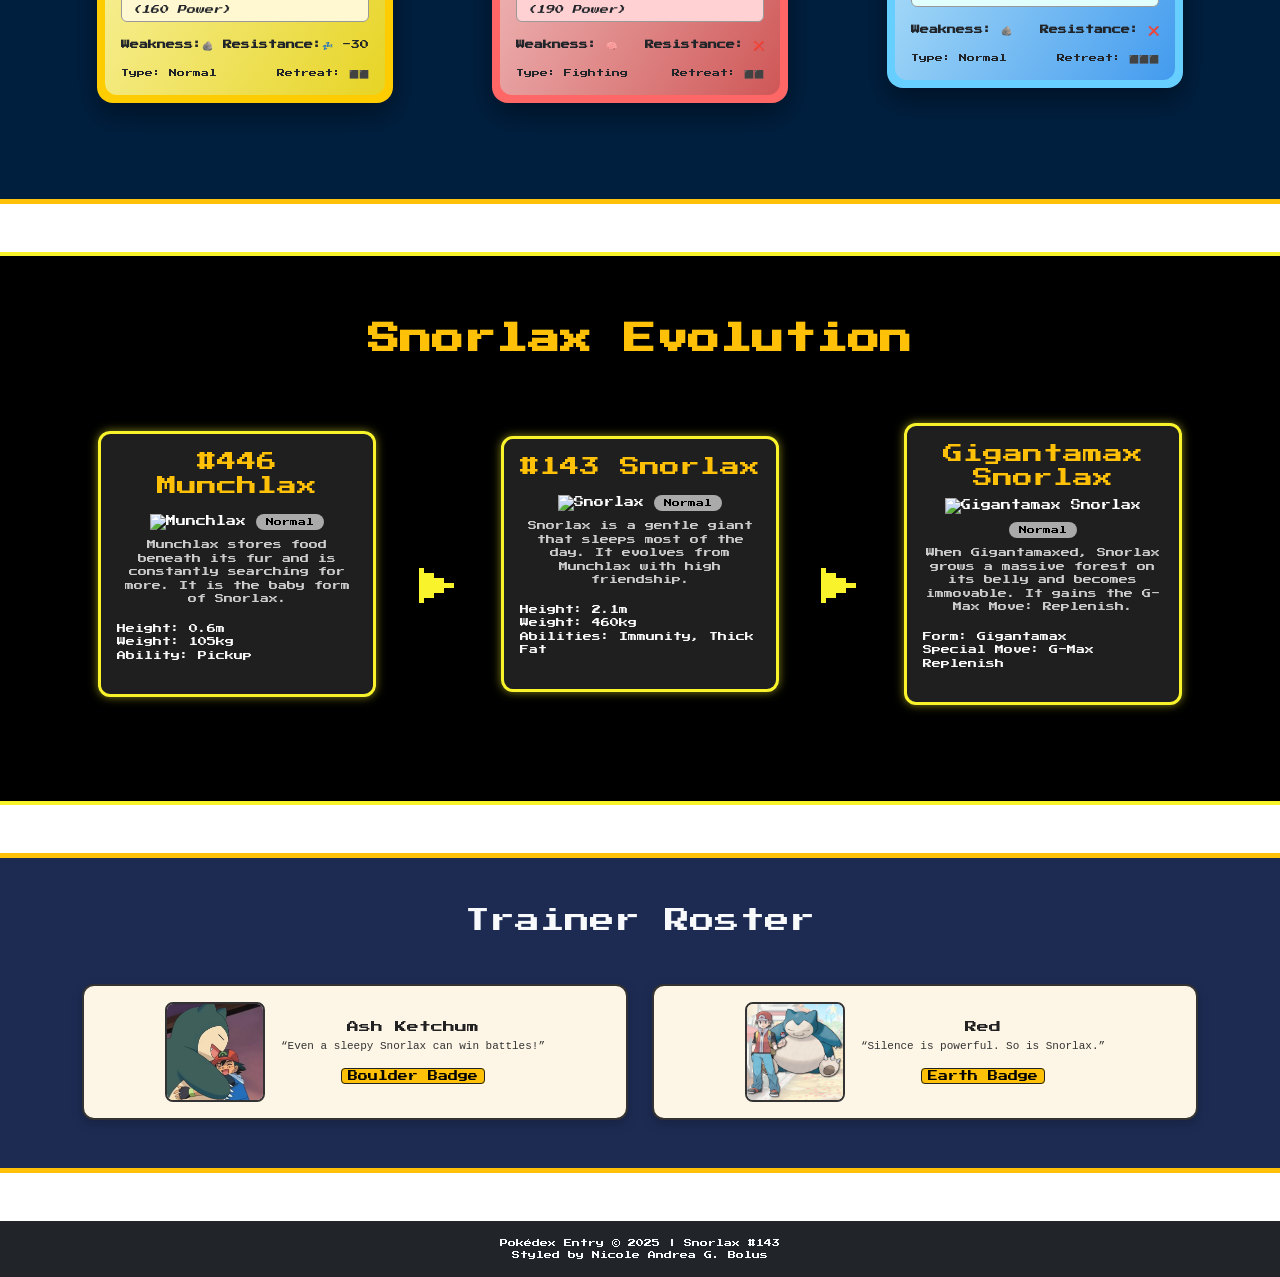
==== commit e30ab3c5: "edited navbar" ====
--- a/index.html
+++ b/index.html
@@ -11,6 +11,7 @@
 
 </head>
 <body>
+
     <!-- Nav -->
 
 
@@ -23,10 +24,10 @@
         <div class="d-flex align-items-center fw-bold me-auto">
             <h1 class="text-warning fw-bold title-font m-0">SNORLAX</h1></div>
 
-        <div class="d-flex">
-            <div class="px-2">Skills</div>
-            <div class="px-2">Evolution</div>
-            <div class="px-2">Trainers</div>
+        <div class="d-flex flex-wrap">
+            <a href="#skills" class="nav-link-custom">Skills</a>
+            <a href="#evolution" class="nav-link-custom">Evolution</a>
+            <a href="#trainers" class="nav-link-custom">Trainers</a>
         </div>
     </div>
 
@@ -94,7 +95,7 @@
     <div class="bg-navyblue mb-5 border-5 border-bottom border-top border-warning">
 
 
-        <h2 class="text-center pt-5 fw-bold text-light skill-title">Snorlax Skill Cards</h2>
+        <h2 class="text-center pt-5 fw-bold text-light skill-title" id="skills">Snorlax Skill Cards</h2>
 
 
          <div class="bg-navyblue d-md-flex p-5 justify-content-around">
@@ -185,7 +186,7 @@
 
     <!-- Evolution Section -->
 
-    <div class="container-fluid p-3 p-lg-5 bg-black text-light evolution-section mb-5">
+    <div class="container-fluid p-3 p-lg-5 bg-black text-light evolution-section mb-5" id="evolution">
         <h2 class="text-center text-warning fw-bold mb-5 p-3">Snorlax Evolution</h2>
   
         <div class="row justify-content-center align-items-center text-center gameboy-frame">
@@ -256,8 +257,8 @@
 
     <!-- Trainer Section -->
 
-    <div class="trainer-section text-light px-2 py-5 mb-5 border-5 border-bottom  border-top border-warning">
-        <h2 class="text-center mb-5" style="font-family: 'Press Start 2P'; font-size: 28px;">Trainer Roster</h2>
+    <div class="trainer-section text-light px-2 py-5 mb-5 border-5 border-bottom  border-top border-warning" id="trainers">
+        <h2 class="text-center mb-5" style="font-family: 'Press Start 2P'; font-size: 25px;">Trainer Roster</h2>
 
         <div class="container">
             <div class="row gy-4 justify-content-center">
--- a/index.css
+++ b/index.css
@@ -1,3 +1,8 @@
+html {
+  scroll-behavior: smooth;
+  scroll-padding-top: 85px;
+}
+
 /* Nav */
 
 .bg-navyblue {
@@ -17,6 +22,22 @@
   text-shadow: 2px 2px 4px rgba(0, 0, 0, 0.5);
 }
 
+.nav-link-custom {
+  color: #ffffff;
+  text-decoration: none;
+  padding: 0.5rem 0.75rem;
+  font-weight: bold;
+  transition: all 0.3s ease;
+}
+
+.nav-link-custom:hover {
+  color: #ffcc00; /* Electric Yellow */
+  text-shadow: 0 0 8px #ffcc00, 0 0 16px #ffcc00;
+  transform: scale(1.05);
+}
+
+
+/* Pokedex */
 .pokedex-card {
   max-width: 1200px;
   margin: 50px auto;
